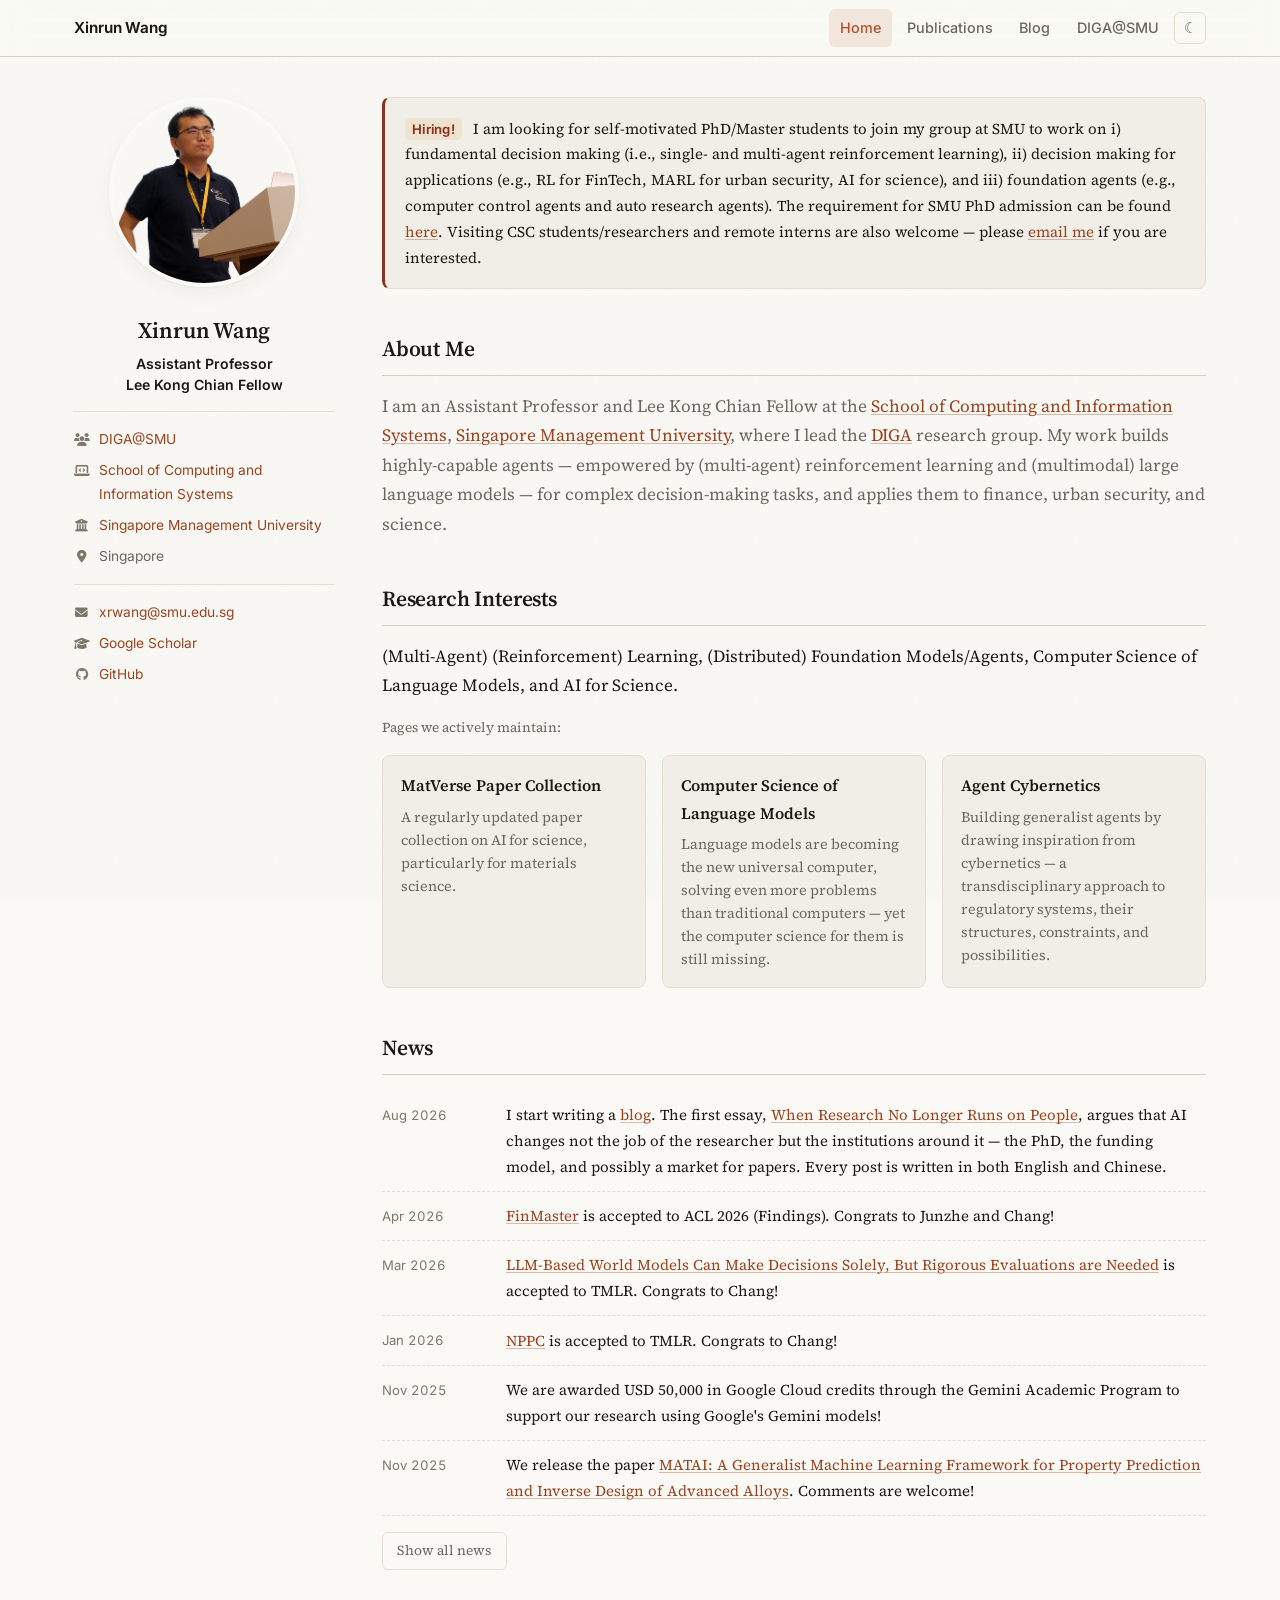
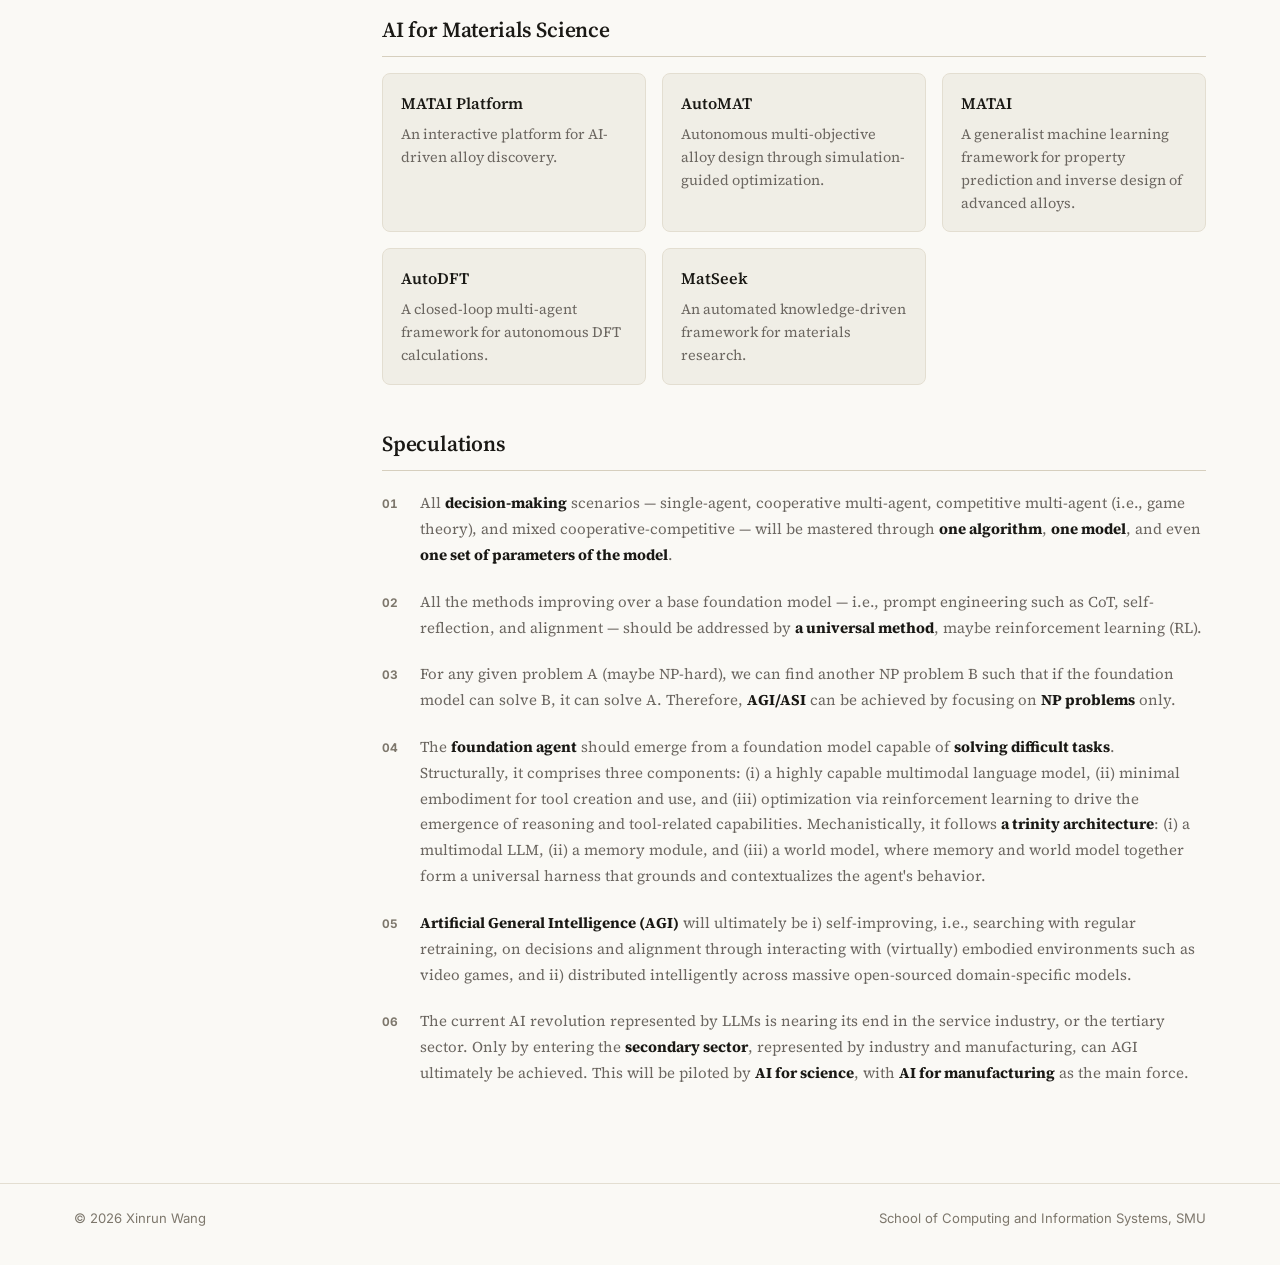
==== index.html @ f6393b20 "Add blog, redesign site in a warm paper palette - New blog: blog.html index plus posts/ with a templ" ====
<!DOCTYPE html>
<html lang="en" data-theme="light" data-lang="en">
<head>
<meta charset="utf-8" />
<meta name="viewport" content="width=device-width, initial-scale=1" />
<title>Xinrun Wang's Homepage</title>
<meta name="description" content="Xinrun Wang — Assistant Professor and Lee Kong Chian Fellow at the School of Computing and Information Systems, Singapore Management University. Multi-agent reinforcement learning, foundation agents, and AI for science." />
<link rel="stylesheet" href="https://cdnjs.cloudflare.com/ajax/libs/font-awesome/6.5.2/css/all.min.css" />
<link rel="preconnect" href="https://fonts.googleapis.com" />
<link rel="preconnect" href="https://fonts.gstatic.com" crossorigin />
<link rel="stylesheet" href="https://fonts.googleapis.com/css2?family=Inter:wght@400;500;600;700&amp;family=Source+Serif+4:ital,opsz,wght@0,8..60,400;0,8..60,600;0,8..60,700;1,8..60,400&amp;display=swap" />
<link rel="stylesheet" href="assets/css/style.css" />
<script src="assets/js/main.js"></script>
</head>
<body>

<div class="masthead">
  <div class="masthead__inner">
    <a class="site-title" href="index.html">Xinrun Wang</a>
    <button class="nav-toggle" id="nav-toggle" aria-label="Toggle navigation">☰</button>
    <ul class="nav-links" id="nav-links">
      <li><a href="index.html" class="is-active">Home</a></li>
      <li><a href="publications.html">Publications</a></li>
      <li><a href="blog.html">Blog</a></li>
      <li><a href="lab.html">DIGA@SMU</a></li>
      <li><button class="theme-toggle" id="theme-toggle" aria-label="Toggle theme"><span id="theme-icon">☾</span></button></li>
    </ul>
  </div>
</div>

<div class="layout">

  <aside class="sidebar">
    <img class="sidebar__avatar" src="picture/xinrun_square.png" alt="Xinrun Wang" />
    <h1 class="sidebar__name">Xinrun Wang</h1>
    <p class="sidebar__bio">
      <strong>Assistant Professor</strong><br />
      <strong>Lee Kong Chian Fellow</strong>
    </p>
    <ul class="sidebar__meta">
      <li><i class="ico fas fa-fw fa-users" aria-hidden="true"></i><span><a href="lab.html">DIGA@SMU</a></span></li>
      <li><i class="ico fas fa-fw fa-laptop-code" aria-hidden="true"></i><span><a href="https://computing.smu.edu.sg/">School of Computing and Information Systems</a></span></li>
      <li><i class="ico fas fa-fw fa-building-columns" aria-hidden="true"></i><span><a href="https://www.smu.edu.sg/">Singapore Management University</a></span></li>
      <li><i class="ico fas fa-fw fa-map-marker-alt" aria-hidden="true"></i><span>Singapore</span></li>
    </ul>
    <ul class="sidebar__links">
      <li><i class="ico fas fa-fw fa-envelope" aria-hidden="true"></i><a href="mailto:xrwang@smu.edu.sg">xrwang@smu.edu.sg</a></li>
      <li><i class="ico fas fa-fw fa-graduation-cap" aria-hidden="true"></i><a href="https://scholar.google.com/citations?user=ROANfPUAAAAJ&amp;hl=en">Google Scholar</a></li>
      <li><i class="ico fab fa-fw fa-github" aria-hidden="true"></i><a href="https://github.com/rainwangphy">GitHub</a></li>
    </ul>
  </aside>

  <main class="content">

    <div class="callout">
      <p>
        <span class="callout__tag">Hiring!</span>
        I am looking for self-motivated PhD/Master students to join my group at SMU to work on
        i) fundamental decision making (i.e., single- and multi-agent reinforcement learning),
        ii) decision making for applications (e.g., RL for FinTech, MARL for urban security, AI for science), and
        iii) foundation agents (e.g., computer control agents and auto research agents).
        The requirement for SMU PhD admission can be found
        <a href="https://computing.smu.edu.sg/phd/admissions-fees-scholarships">here</a>.
        Visiting CSC students/researchers and remote interns are also welcome — please
        <a href="mailto:xrwang@smu.edu.sg">email me</a> if you are interested.
      </p>
    </div>

    <h2 id="about">About Me</h2>
    <p class="lede">
      I am an Assistant Professor and Lee Kong Chian Fellow at the
      <a href="https://computing.smu.edu.sg/">School of Computing and Information Systems</a>,
      <a href="https://www.smu.edu.sg/">Singapore Management University</a>, where I lead the
      <a href="lab.html">DIGA</a> research group. My work builds highly-capable agents —
      empowered by (multi-agent) reinforcement learning and (multimodal) large language models —
      for complex decision-making tasks, and applies them to finance, urban security, and science.
    </p>

    <h2 id="research">Research Interests</h2>
    <p>
      (Multi-Agent) (Reinforcement) Learning, (Distributed) Foundation Models/Agents,
      Computer Science of Language Models, and AI for Science.
    </p>

    <p class="muted small">Pages we actively maintain:</p>
    <div class="card-grid">
      <a class="card" href="https://smu-diga.github.io/matverse_papers/">
        <h3>MatVerse Paper Collection</h3>
        <p>A regularly updated paper collection on AI for science, particularly for materials science.</p>
      </a>
      <a class="card" href="https://smu-diga.github.io/cslm/">
        <h3>Computer Science of Language Models</h3>
        <p>Language models are becoming the new universal computer, solving even more problems than
          traditional computers — yet the computer science for them is still missing.</p>
      </a>
      <a class="card" href="https://arxiv.org/abs/2605.10754">
        <h3>Agent Cybernetics</h3>
        <p>Building generalist agents by drawing inspiration from cybernetics — a transdisciplinary
          approach to regulatory systems, their structures, constraints, and possibilities.</p>
      </a>
    </div>

    <h2 id="news">News</h2>
    <ul class="news news--collapsed" id="news-list">
      <li>
        <span class="date">Aug 2026</span>
        <span>I start writing a <a href="blog.html">blog</a>. The first essay,
          <a href="posts/2026-08-23-when-research-no-longer-runs-on-people.html">When Research No Longer Runs on People</a>,
          argues that AI changes not the job of the researcher but the institutions around it — the PhD, the funding
          model, and possibly a market for papers. Every post is written in both English and Chinese.</span>
      </li>
      <li>
        <span class="date">Apr 2026</span>
        <span><a href="https://arxiv.org/abs/2505.13533">FinMaster</a> is accepted to ACL 2026 (Findings). Congrats to Junzhe and Chang!</span>
      </li>
      <li>
        <span class="date">Mar 2026</span>
        <span><a href="https://openreview.net/forum?id=XmYCERErcD">LLM-Based World Models Can Make Decisions Solely, But Rigorous Evaluations are Needed</a> is accepted to TMLR. Congrats to Chang!</span>
      </li>
      <li>
        <span class="date">Jan 2026</span>
        <span><a href="https://openreview.net/forum?id=Xb6d5lGLb2">NPPC</a> is accepted to TMLR. Congrats to Chang!</span>
      </li>
      <li>
        <span class="date">Nov 2025</span>
        <span>We are awarded USD 50,000 in Google Cloud credits through the Gemini Academic Program to support our research using Google's Gemini models!</span>
      </li>
      <li>
        <span class="date">Nov 2025</span>
        <span>We release the paper <a href="https://arxiv.org/abs/2511.10108">MATAI: A Generalist Machine Learning Framework for Property Prediction and Inverse Design of Advanced Alloys</a>. Comments are welcome!</span>
      </li>
      <li>
        <span class="date">Sep 2025</span>
        <span>We release a paper collection on <a href="https://smu-diga.github.io/matverse_papers/">AI for (materials) science</a> to facilitate the research. It is updated regularly — please contact me for potential collaborations.</span>
      </li>
      <li>
        <span class="date">Jul 2025</span>
        <span>We release the paper <a href="https://arxiv.org/abs/2507.16005">AutoMAT: A Hierarchical Framework for Autonomous Alloy Discovery</a>, our first paper on AI for science. Comments are welcome!</span>
      </li>
      <li>
        <span class="date">May 2025</span>
        <span>We release the paper <a href="https://arxiv.org/abs/2505.13533">FinMaster: A Holistic Benchmark for Mastering Full-Pipeline Financial Workflows with LLMs</a>. Comments are welcome!</span>
      </li>
      <li>
        <span class="date">Apr 2025</span>
        <span>We release the paper <a href="https://arxiv.org/abs/2504.11239">Nondeterministic Polynomial-time Problem Challenge: An Ever-Scaling Reasoning Benchmark for LLMs</a>. Comments are welcome!</span>
      </li>
      <li>
        <span class="date">Nov 2023</span>
        <span>I will join <a href="https://www.smu.edu.sg/">Singapore Management University (SMU)</a> as an Assistant Professor in July, 2024.</span>
      </li>
      <li>
        <span class="date">Mar 2023</span>
        <span>We release our reinforcement learning for FinTech platform <a href="https://github.com/TradeMaster-NTU/TradeMaster">TradeMaster</a>.</span>
      </li>
    </ul>
    <button class="more-btn" data-expands="news-list" data-more="Show all news" data-less="Show less">Show all news</button>

    <h2 id="ai4ms">AI for Materials Science</h2>
    <div class="card-grid">
      <a class="card" href="https://www.matai-sg.org/">
        <h3>MATAI Platform</h3>
        <p>An interactive platform for AI-driven alloy discovery.</p>
      </a>
      <a class="card" href="https://arxiv.org/abs/2507.16005">
        <h3>AutoMAT</h3>
        <p>Autonomous multi-objective alloy design through simulation-guided optimization.</p>
      </a>
      <a class="card" href="https://arxiv.org/abs/2511.10108">
        <h3>MATAI</h3>
        <p>A generalist machine learning framework for property prediction and inverse design of advanced alloys.</p>
      </a>
      <a class="card" href="https://arxiv.org/abs/2605.26179">
        <h3>AutoDFT</h3>
        <p>A closed-loop multi-agent framework for autonomous DFT calculations.</p>
      </a>
      <a class="card" href="https://openreview.net/forum?id=Tc2vIWAfy4">
        <h3>MatSeek</h3>
        <p>An automated knowledge-driven framework for materials research.</p>
      </a>
    </div>

    <h2 id="speculations">Speculations</h2>
    <ol class="speculations">
      <li>
        All <b>decision-making</b> scenarios — single-agent, cooperative multi-agent, competitive
        multi-agent (i.e., game theory), and mixed cooperative-competitive — will be mastered through
        <b>one algorithm</b>, <b>one model</b>, and even <b>one set of parameters of the model</b>.
      </li>
      <li>
        All the methods improving over a base foundation model — i.e., prompt engineering such as CoT,
        self-reflection, and alignment — should be addressed by <b>a universal method</b>, maybe
        reinforcement learning (RL).
      </li>
      <li>
        For any given problem A (maybe NP-hard), we can find another NP problem B such that if the
        foundation model can solve B, it can solve A. Therefore, <b>AGI/ASI</b> can be achieved by
        focusing on <b>NP problems</b> only.
      </li>
      <li>
        The <b>foundation agent</b> should emerge from a foundation model capable of <b>solving
        difficult tasks</b>. Structurally, it comprises three components: (i) a highly capable
        multimodal language model, (ii) minimal embodiment for tool creation and use, and
        (iii) optimization via reinforcement learning to drive the emergence of reasoning and
        tool-related capabilities. Mechanistically, it follows <b>a trinity architecture</b>:
        (i) a multimodal LLM, (ii) a memory module, and (iii) a world model, where memory and world
        model together form a universal harness that grounds and contextualizes the agent's behavior.
      </li>
      <li>
        <b>Artificial General Intelligence (AGI)</b> will ultimately be i) self-improving, i.e.,
        searching with regular retraining, on decisions and alignment through interacting with
        (virtually) embodied environments such as video games, and ii) distributed intelligently
        across massive open-sourced domain-specific models.
      </li>
      <li>
        The current AI revolution represented by LLMs is nearing its end in the service industry, or
        the tertiary sector. Only by entering the <b>secondary sector</b>, represented by industry and
        manufacturing, can AGI ultimately be achieved. This will be piloted by <b>AI for science</b>,
        with <b>AI for manufacturing</b> as the main force.
      </li>
    </ol>

  </main>
</div>

<footer class="site-footer">
  <div class="site-footer__inner">
    <span>&copy; 2026 Xinrun Wang</span>
    <span>School of Computing and Information Systems, SMU</span>
  </div>
</footer>

</body>
</html>
---- assets/css/style.css ----
/* ==========================================================================
   Xinrun Wang — personal site
   Academic layout: masthead nav + sticky author sidebar + content column
   ========================================================================== */

:root {
  /* paper */
  --bg: #faf9f5;            /* off-white page */
  --bg-soft: #f0eee6;       /* ivory panel */
  --bg-sidebar: #faf9f5;
  --text: #1a1915;
  --text-muted: #6b6660;
  --text-faint: #7d776c;
  --border: #e3ded1;
  --border-strong: #d6cfbe;
  /* clay */
  --link: #9c4221;
  --link-hover: #7a3318;
  --accent: #b3542f;
  --accent-soft: #f2e5db;
  --highlight: #8a3324;
  --highlight-soft: #efe2ce;   /* manilla */
  --grain: .05;
  --shadow: 0 1px 2px rgba(60, 47, 33, .06), 0 6px 20px rgba(60, 47, 33, .05);
  --radius: 8px;
  --sans: "Inter", -apple-system, BlinkMacSystemFont, "Segoe UI", "Helvetica Neue",
          "PingFang SC", "Hiragino Sans GB", "Microsoft YaHei", Arial, sans-serif;
  --mono: ui-monospace, SFMono-Regular, "SF Mono", Menlo, Consolas, monospace;
  --serif: "Source Serif 4", "Iowan Old Style", "Palatino Linotype", Palatino,
           Georgia, "Songti SC", "Noto Serif CJK SC", "Source Han Serif SC", serif;
}

html[data-theme="dark"] {
  --bg: #1f1e1c;
  --bg-soft: #282623;
  --bg-sidebar: #282623;
  --text: #ece9e0;
  --text-muted: #a8a299;
  --text-faint: #8a8479;
  --border: #3a3733;
  --border-strong: #4a4640;
  --link: #e08d6a;
  --link-hover: #efb094;
  --accent: #d97757;
  --accent-soft: #3a2a22;
  --highlight: #e5876a;
  --highlight-soft: #3a2520;
  --grain: .045;
  --shadow: 0 1px 2px rgba(0, 0, 0, .35), 0 6px 20px rgba(0, 0, 0, .28);
}

* { box-sizing: border-box; }

html {
  -webkit-text-size-adjust: 100%;
  scroll-behavior: smooth;
  scroll-padding-top: 70px;
}

body {
  margin: 0;
  font-family: var(--serif);
  font-size: 17px;
  line-height: 1.72;
  color: var(--text);
  background: var(--bg);
  -webkit-font-smoothing: antialiased;
  text-rendering: optimizeLegibility;
}

/* Faint paper grain over the page background. */
body::before {
  content: "";
  position: fixed;
  inset: 0;
  z-index: -1;
  pointer-events: none;
  opacity: var(--grain);
  background-image: url("data:image/svg+xml,%3Csvg xmlns='http://www.w3.org/2000/svg' width='160' height='160'%3E%3Cfilter id='n'%3E%3CfeTurbulence type='fractalNoise' baseFrequency='.8' numOctaves='3' stitchTiles='stitch'/%3E%3C/filter%3E%3Crect width='100%25' height='100%25' filter='url(%23n)'/%3E%3C/svg%3E");
}
@media (prefers-reduced-motion: no-preference) { body::before { will-change: auto; } }

a { color: var(--link); text-decoration: none; }
a:hover { color: var(--link-hover); text-decoration: underline; }

.lede a, .content p a, .content li a, .callout a, .post-body a {
  text-decoration: underline;
  text-decoration-thickness: 1px;
  text-underline-offset: 2px;
  text-decoration-color: color-mix(in srgb, var(--link) 35%, transparent);
}
.lede a:hover, .content p a:hover, .content li a:hover,
.callout a:hover, .post-body a:hover { text-decoration-color: currentColor; }

.content a.card, .content li a.card,
.content a.pub-title, .content li a.pub-title,
.content a.post-title, .content li a.post-title,
.content a.post-title-zh, .content li a.post-title-zh,
.content a.tag, .content li a.tag,
.content .year-nav a, .content .year-nav li a,
.content .post-nav a { text-decoration: none; }

img { max-width: 100%; height: auto; }

hr {
  border: 0;
  border-top: 1px solid var(--border);
  margin: 2.2rem 0;
}

/* --------------------------------------------------------------- masthead */

.masthead {
  position: sticky;
  top: 0;
  z-index: 100;
  background: color-mix(in srgb, var(--bg) 85%, transparent);
  backdrop-filter: saturate(150%) blur(12px);
  border-bottom: 1px solid var(--border-strong);
}

.masthead__inner {
  max-width: 1180px;
  margin: 0 auto;
  padding: 0 1.5rem;
  display: flex;
  align-items: center;
  justify-content: space-between;
  gap: 1rem;
  min-height: 56px;
}

.site-title {
  font-family: var(--sans);
  font-weight: 650;
  font-size: .95rem;
  letter-spacing: -.005em;
  color: var(--text);
  white-space: nowrap;
}
.site-title:hover { color: var(--accent); text-decoration: none; }

.nav-links {
  list-style: none;
  display: flex;
  align-items: center;
  gap: .25rem;
  margin: 0;
  padding: 0;
}

.nav-links a {
  display: block;
  font-family: var(--sans);
  padding: .4rem .7rem;
  border-radius: 6px;
  font-size: .9rem;
  font-weight: 500;
  color: var(--text-muted);
}
.nav-links a:hover { background: var(--bg-soft); color: var(--text); text-decoration: none; }
.nav-links a.is-active { color: var(--accent); background: var(--accent-soft); }

.theme-toggle {
  border: 1px solid var(--border);
  background: transparent;
  color: var(--text-muted);
  border-radius: 6px;
  width: 32px;
  height: 32px;
  font-size: .95rem;
  cursor: pointer;
  line-height: 1;
  display: inline-flex;
  align-items: center;
  justify-content: center;
}
.theme-toggle:hover { color: var(--text); border-color: var(--text-faint); }

.nav-toggle {
  display: none;
  border: 1px solid var(--border);
  background: transparent;
  color: var(--text);
  border-radius: 6px;
  width: 34px;
  height: 32px;
  cursor: pointer;
  font-size: 1rem;
  line-height: 1;
}

/* -------------------------------------------------------- language switch */

/* Only bilingual pages hide anything, so a page with no translation is safe. */
html[data-lang="en"][data-bilingual] [lang="zh"],
html[data-lang="zh"][data-bilingual] [lang="en"] { display: none !important; }

.lang-switch {
  display: none;
  justify-content: flex-end;
  gap: 2px;
  margin: 0 0 1.6rem;
  padding: 3px;
  align-self: flex-end;
}
html[data-bilingual] .lang-switch {
  display: inline-flex;
  float: right;
  border: 1px solid var(--border);
  border-radius: 999px;
  background: var(--bg-soft);
}
.lang-switch button {
  appearance: none;
  border: 0;
  background: transparent;
  font-family: var(--sans);
  font-size: .76rem;
  font-weight: 600;
  letter-spacing: .04em;
  color: var(--text-muted);
  padding: .32rem .85rem;
  border-radius: 999px;
  cursor: pointer;
  line-height: 1.4;
  transition: background .18s ease, color .18s ease;
}
.lang-switch button:hover { color: var(--text); }
.lang-switch button[aria-pressed="true"] {
  background: var(--accent);
  color: var(--bg);
}
html[data-theme="dark"] .lang-switch button[aria-pressed="true"] { color: #1f1e1c; }
.lang-switch button:focus-visible { outline: 2px solid var(--accent); outline-offset: 2px; }

/* the switch floats; keep what follows on its own line */
.lang-switch + h1, .lang-switch + article { clear: both; }


/* ------------------------------------------------------------------ layout */

.layout {
  max-width: 1180px;
  margin: 0 auto;
  padding: 2.5rem 1.5rem 3rem;
  display: grid;
  grid-template-columns: 260px minmax(0, 1fr);
  gap: 3rem;
  align-items: start;
}

.layout--wide { grid-template-columns: minmax(0, 1fr); }
.layout--reading { grid-template-columns: minmax(0, 1fr); max-width: 820px; }

/* ----------------------------------------------------------------- sidebar */

.sidebar {
  position: sticky;
  top: 84px;
  text-align: center;
}

.sidebar__avatar {
  width: 190px;
  height: 190px;
  object-fit: cover;
  border-radius: 50%;
  border: 4px solid var(--bg);
  box-shadow: var(--shadow);
  margin-bottom: 1rem;
}

.sidebar__name {
  font-family: var(--serif);
  margin: 0 0 .15rem;
  font-size: 1.4rem;
  font-weight: 600;
  letter-spacing: -.01em;
}

.sidebar__bio {
  font-family: var(--sans);
  margin: 0 0 1rem;
  font-size: .88rem;
  color: var(--text-muted);
  line-height: 1.5;
}
.sidebar__bio strong { color: var(--text); font-weight: 600; }

.sidebar__meta {
  font-family: var(--sans);
  list-style: none;
  margin: 0 0 1rem;
  padding: 1rem 0 0;
  border-top: 1px solid var(--border);
  text-align: left;
  font-size: .86rem;
  color: var(--text-muted);
}
.sidebar__meta li { margin-bottom: .45rem; display: flex; gap: .55rem; align-items: baseline; }
.sidebar__meta .ico { flex: none; text-align: center; color: var(--text-faint); font-size: .92em; }

.sidebar__links {
  font-family: var(--sans);
  list-style: none;
  margin: 0;
  padding: 1rem 0 0;
  border-top: 1px solid var(--border);
  text-align: left;
  font-size: .86rem;
}
.sidebar__links li { margin-bottom: .45rem; display: flex; gap: .55rem; align-items: baseline; }
.sidebar__links .ico { flex: none; text-align: center; color: var(--text-faint); font-size: .92em; }

/* ----------------------------------------------------------------- content */

.content { min-width: 0; }

.content h1 {
  font-family: var(--serif);
  font-size: 2.05rem;
  font-weight: 600;
  letter-spacing: -.012em;
  line-height: 1.25;
  margin: 0 0 .4rem;
}

.content h2 {
  font-family: var(--serif);
  font-size: 1.34rem;
  font-weight: 600;
  letter-spacing: -.008em;
  margin: 2.6rem 0 1rem;
  padding-bottom: .45rem;
  border-bottom: 1px solid var(--border-strong);
}
.content h2:first-child { margin-top: 0; }

.content h3 {
  font-family: var(--serif);
  font-size: 1.08rem;
  font-weight: 600;
  margin: 1.8rem 0 .6rem;
}

.content p { margin: 0 0 1rem; }

.lede {
  font-size: 1.08rem;
  line-height: 1.7;
  color: var(--text-muted);
}

.muted { color: var(--text-muted); }
.small { font-size: .85rem; }

/* ------------------------------------------------------------------- cards */

.callout {
  border: 1px solid var(--border);
  border-left: 3px solid var(--highlight);
  background: var(--bg-soft);
  border-radius: var(--radius);
  padding: 1.1rem 1.25rem;
  margin: 0 0 1.6rem;
  font-size: .94rem;
}
.callout__tag {
  display: inline-block;
  font-family: var(--sans);
  font-weight: 650;
  color: var(--highlight);
  background: var(--highlight-soft);
  border-radius: 5px;
  padding: 0 .45rem;
  margin-right: .4rem;
  font-size: .82rem;
  letter-spacing: .02em;
}
.callout p:last-child { margin-bottom: 0; }

.card-grid {
  display: grid;
  grid-template-columns: repeat(auto-fit, minmax(240px, 1fr));
  gap: 1rem;
  margin-bottom: 1rem;
}

.card {
  border: 1px solid var(--border);
  border-radius: var(--radius);
  background: var(--bg-soft);
  padding: 1rem 1.1rem;
}
.card h3 { margin: 0 0 .35rem; font-size: 1rem; font-weight: 600; }
.card p { margin: 0; font-size: .9rem; color: var(--text-muted); line-height: 1.6; }

a.card { color: inherit; display: block; transition: border-color .15s, transform .15s; }
a.card:hover {
  text-decoration: none;
  border-color: var(--accent);
  background: var(--accent-soft);
  transform: translateY(-1px);
}
a.card:hover h3 { color: var(--accent); }

/* -------------------------------------------------------------------- news */

.news {
  list-style: none;
  margin: 0;
  padding: 0;
}
.news > li {
  display: grid;
  grid-template-columns: 108px minmax(0, 1fr);
  gap: 1rem;
  padding: .7rem 0;
  border-bottom: 1px dashed var(--border);
  font-size: .94rem;
}
.news > li:last-child { border-bottom: 0; }
.news .date {
  font-family: var(--sans);
  color: var(--text-faint);
  font-size: .82rem;
  font-variant-numeric: tabular-nums;
  padding-top: .12rem;
  white-space: nowrap;
}

.news--collapsed > li:nth-child(n + 7) { display: none; }
.news--collapsed.is-open > li { display: grid; }

.more-btn {
  font-family: var(--sans);
  margin-top: 1rem;
  border: 1px solid var(--border);
  background: transparent;
  color: var(--text-muted);
  border-radius: 6px;
  padding: .4rem .9rem;
  font: inherit;
  font-size: .86rem;
  cursor: pointer;
}
.more-btn:hover { color: var(--text); border-color: var(--text-faint); }

/* ------------------------------------------------------------ publications */

.pub-note {
  font-size: .86rem;
  color: var(--text-muted);
  margin-bottom: 1.4rem;
}

.pubs { list-style: none; margin: 0; padding: 0; }

.pubs > li {
  position: relative;
  padding: .85rem 0 .85rem 1.6rem;
  border-bottom: 1px solid var(--border);
}
.pubs > li:last-child { border-bottom: 0; }
.pubs > li::before {
  content: "";
  position: absolute;
  left: .3rem;
  top: 1.5rem;
  width: 5px;
  height: 5px;
  border-radius: 50%;
  background: var(--border);
}
.pubs > li:hover::before { background: var(--accent); }

.pub-title {
  display: block;
  font-weight: 600;
  font-size: 1.02rem;
  line-height: 1.45;
  color: var(--text);
  margin-bottom: .25rem;
}
a.pub-title:hover { color: var(--accent); text-decoration: none; }

.pub-authors {
  display: block;
  font-size: .9rem;
  color: var(--text-muted);
  line-height: 1.5;
}
.pub-authors b { color: var(--text); }

.pub-venue {
  display: block;
  font-size: .85rem;
  color: var(--text-faint);
  font-style: italic;
  margin-top: .15rem;
}

.badge {
  display: inline-block;
  font-family: var(--sans);
  margin-top: .35rem;
  font-size: .76rem;
  font-weight: 700;
  letter-spacing: .02em;
  color: var(--highlight);
  background: var(--highlight-soft);
  border-radius: 5px;
  padding: .05rem .45rem;
}
.badge--neutral { color: var(--accent); background: var(--accent-soft); }

.pub-remark {
  display: block;
  margin-top: .3rem;
  font-size: .82rem;
  color: var(--text-faint);
}
.pub-remark b { color: var(--text-muted); }

.year-head {
  display: flex;
  align-items: center;
  gap: .8rem;
  margin: 2.4rem 0 .4rem;
  font-family: var(--sans);
  font-size: 1.02rem;
  font-weight: 600;
  letter-spacing: .06em;
  color: var(--text-muted);
  font-variant-numeric: tabular-nums;
}
.year-head::after {
  content: "";
  flex: 1;
  height: 1px;
  background: var(--border);
}
.year-head:first-child { margin-top: 0; }

.year-nav {
  display: flex;
  flex-wrap: wrap;
  gap: .4rem;
  margin: 0 0 2rem;
  padding: 0;
  list-style: none;
}
.year-nav a {
  display: block;
  font-family: var(--sans);
  padding: .2rem .6rem;
  font-size: .84rem;
  font-variant-numeric: tabular-nums;
  border: 1px solid var(--border);
  border-radius: 999px;
  color: var(--text-muted);
}
.year-nav a:hover { border-color: var(--accent); color: var(--accent); text-decoration: none; }

/* ------------------------------------------------------------------ people */

.lab-hero {
  display: flex;
  align-items: center;
  gap: 1.5rem;
  border: 1px solid var(--border);
  border-radius: var(--radius);
  background: var(--bg-soft);
  padding: 1.4rem 1.5rem;
  margin-bottom: 2rem;
}
.lab-hero img { width: 120px; flex: none; }
.lab-hero h1 { margin: 0 0 .3rem; font-size: 1.5rem; }
.lab-hero p { margin: 0; font-size: .93rem; color: var(--text-muted); }

.people {
  display: grid;
  grid-template-columns: repeat(auto-fill, minmax(230px, 1fr));
  gap: 1rem;
  list-style: none;
  margin: 0 0 1rem;
  padding: 0;
}
.person {
  border: 1px solid var(--border);
  border-radius: var(--radius);
  padding: .9rem 1rem;
  background: var(--bg-soft);
}
.person__name { font-weight: 650; font-size: .96rem; }
.person__role { font-family: var(--sans); font-size: .84rem; color: var(--text-muted); margin-top: .15rem; }
.person__when { font-family: var(--sans); font-size: .8rem; color: var(--text-faint); font-variant-numeric: tabular-nums; }

.plain-list { list-style: none; margin: 0 0 1rem; padding: 0; }
.plain-list > li {
  padding: .55rem 0;
  border-bottom: 1px dashed var(--border);
  font-size: .93rem;
}
.plain-list > li:last-child { border-bottom: 0; }

.speculations { counter-reset: spec; list-style: none; margin: 0; padding: 0; }
.speculations > li {
  counter-increment: spec;
  position: relative;
  padding: .2rem 0 1.1rem 2.4rem;
  font-size: .94rem;
  color: var(--text-muted);
}
.speculations > li::before {
  content: counter(spec, decimal-leading-zero);
  position: absolute;
  left: 0;
  top: .45rem;
  font-family: var(--sans);
  font-size: .74rem;
  font-weight: 700;
  color: var(--text-faint);
  font-variant-numeric: tabular-nums;
}
.speculations b { color: var(--text); }

/* -------------------------------------------------------------------- blog */

.post-list { list-style: none; margin: 0; padding: 0; }

.post-list > li {
  padding: 1.1rem 0;
  border-bottom: 1px solid var(--border);
}
.post-list > li:last-child { border-bottom: 0; }

.post-list .date {
  display: block;
  font-family: var(--sans);
  font-size: .8rem;
  color: var(--text-faint);
  font-variant-numeric: tabular-nums;
  margin-bottom: .2rem;
}

.post-list .post-title {
  display: block;
  font-weight: 600;
  font-size: 1.14rem;
  line-height: 1.45;
  color: var(--text);
}
a.post-title:hover { color: var(--accent); text-decoration: none; }

.post-list .post-title-zh {
  display: block;
  margin-top: .1rem;
  font-size: .98rem;
  font-weight: 600;
  line-height: 1.5;
  color: var(--text-muted);
}
a.post-title-zh:hover { color: var(--accent); text-decoration: none; }

.post-list .post-excerpt {
  display: block;
  margin-top: .3rem;
  font-size: .9rem;
  color: var(--text-muted);
  line-height: 1.6;
}

.tags { display: flex; flex-wrap: wrap; gap: .35rem; margin: .5rem 0 0; padding: 0; list-style: none; }
.tag {
  display: inline-block;
  font-family: var(--sans);
  font-size: .75rem;
  letter-spacing: .02em;
  color: var(--text-muted);
  background: var(--bg-soft);
  border: 1px solid var(--border);
  border-radius: 999px;
  padding: .05rem .55rem;
}
a.tag:hover { border-color: var(--accent); color: var(--accent); text-decoration: none; }

/* single post */

.post-header { margin-bottom: 1.8rem; }
.post-header .date {
  font-family: var(--sans); font-size: .84rem; color: var(--text-faint); font-variant-numeric: tabular-nums; }
.post-header h1 { margin: .25rem 0 .5rem; }

.post-body { font-size: 1.06rem; line-height: 1.78; }
.post-body h2 {
  font-size: 1.28rem;
  margin: 2.2rem 0 .8rem;
  padding-bottom: 0;
  border-bottom: 0;
}
.post-body h3 { font-size: 1rem; margin: 1.6rem 0 .5rem; }
.post-body ul, .post-body ol { padding-left: 1.3rem; margin: 0 0 1rem; }
.post-body li { margin-bottom: .35rem; }
.post-body img { border-radius: var(--radius); border: 1px solid var(--border); }

.post-body blockquote {
  margin: 1.2rem 0;
  padding: .1rem 1.1rem;
  border-left: 3px solid var(--border);
  color: var(--text-muted);
}

.post-body code {
  font-family: ui-monospace, SFMono-Regular, "SF Mono", Menlo, Consolas, monospace;
  font-size: .88em;
  background: var(--bg-soft);
  border: 1px solid var(--border);
  border-radius: 5px;
  padding: .05em .3em;
}
.post-body pre {
  background: var(--bg-soft);
  border: 1px solid var(--border);
  border-radius: var(--radius);
  padding: .9rem 1.1rem;
  overflow-x: auto;
  font-size: .86rem;
  line-height: 1.6;
}
.post-body pre code { background: none; border: 0; padding: 0; font-size: inherit; }

.post-body table {
  width: 100%;
  border-collapse: collapse;
  font-size: .9rem;
  margin: 0 0 1rem;
}
.post-body th, .post-body td {
  border: 1px solid var(--border);
  padding: .45rem .7rem;
  text-align: left;
}
.post-body th { background: var(--bg-soft); font-weight: 650; }

.post-nav {
  font-family: var(--sans);
  display: flex;
  justify-content: space-between;
  gap: 1rem;
  margin-top: 2.6rem;
  padding-top: 1.2rem;
  border-top: 1px solid var(--border);
  font-size: .88rem;
}

/* ------------------------------------------------------------------ essay */

.post-eyebrow {
  display: flex;
  align-items: center;
  gap: .9rem;
  margin: 0 0 1.1rem;
  font-family: var(--sans);
  font-size: .72rem;
  font-weight: 600;
  letter-spacing: .16em;
  text-transform: uppercase;
  color: var(--accent);
}
.post-eyebrow::after { content: ""; flex: 1; height: 1px; background: var(--border-strong); }
html[data-lang="zh"] .post-eyebrow { letter-spacing: .1em; text-transform: none; }

.post-subtitle {
  margin: .7rem 0 0;
  font-size: 1.16rem;
  font-style: italic;
  line-height: 1.55;
  color: var(--text-muted);
  max-width: 34rem;
}
html[data-lang="zh"] .post-subtitle { font-style: normal; }

.post-header .tags { margin-top: 1rem; }

/* opening paragraph with a drop cap */
.post-body .lede {
  font-size: 1.06rem;
  color: var(--text);
}
.post-body .lede::first-letter {
  float: left;
  font-size: 3.3em;
  line-height: .82;
  padding: .06em .12em 0 0;
  font-weight: 600;
  color: var(--accent);
}
html[data-lang="zh"] .post-body .lede::first-letter {
  font-size: 2.4em;
  line-height: 1;
  padding-right: .14em;
}

/* numbered section headings */
.post-body h2 {
  display: grid;
  grid-template-columns: auto minmax(0, 1fr);
  gap: .9rem;
  align-items: baseline;
  margin: 3rem 0 1.1rem;
}
.post-body h2 .no {
  font-family: var(--sans);
  font-size: .82rem;
  font-weight: 700;
  letter-spacing: .1em;
  color: var(--accent);
  transform: translateY(-.12em);
}
html[data-lang="zh"] .post-body h2 .no {
  font-family: var(--serif);
  font-size: 1rem;
  letter-spacing: 0;
}

/* the claim being made */
.claim {
  margin: 1.8rem 0;
  padding: 1.1rem 1.3rem;
  background: var(--accent-soft);
  border-left: 3px solid var(--accent);
  border-radius: 0 var(--radius) var(--radius) 0;
  font-size: 1.04rem;
  line-height: 1.6;
}
.claim p { margin: 0; }
.claim p + p { margin-top: .7rem; }
.claim strong { color: var(--accent); font-weight: 600; }
html[data-theme="dark"] .claim strong { color: var(--link-hover); }

/* schematic equations */
.eq {
  font-family: var(--mono);
  font-size: .88rem;
  line-height: 1.7;
  background: var(--bg-soft);
  border: 1px solid var(--border);
  border-radius: var(--radius);
  padding: .9rem 1.2rem;
  margin: 1.5rem 0;
}
.eq .arr { color: var(--accent); }

/* rhetorical questions set apart from the argument */
.aside-q {
  font-style: italic;
  color: var(--text-muted);
  padding-left: 1.1rem;
  border-left: 2px solid var(--border-strong);
}
html[data-lang="zh"] .aside-q { font-style: normal; }

/* the argument condensed into a causal chain */
.chain-wrap {
  margin: 2.6rem 0 2rem;
  padding: 1.3rem 1.5rem;
  background: var(--bg-soft);
  border: 1px solid var(--border);
  border-radius: var(--radius);
}
.chain-title {
  margin: 0 0 .9rem !important;
  font-family: var(--sans);
  font-size: .72rem;
  font-weight: 600;
  letter-spacing: .14em;
  text-transform: uppercase;
  color: var(--text-faint);
}
html[data-lang="zh"] .chain-title { letter-spacing: .1em; text-transform: none; }

.chain {
  counter-reset: chain;
  list-style: none;
  margin: 0 !important;
  padding: 0 !important;
}
.chain > li {
  counter-increment: chain;
  position: relative;
  padding: .3rem 0 .3rem 2.2rem;
  font-size: .96rem;
  line-height: 1.6;
  color: var(--text-muted);
}
.chain > li::before {
  content: counter(chain, decimal-leading-zero);
  position: absolute;
  left: 0;
  top: .42rem;
  font-family: var(--sans);
  font-size: .7rem;
  font-weight: 600;
  color: var(--accent);
  font-variant-numeric: tabular-nums;
}

/* authorship / AI-collaboration disclosure */
.disclosure {
  margin-top: 2.2rem;
  padding: .9rem 1.1rem;
  border: 1px dashed var(--border-strong);
  border-radius: var(--radius);
  font-size: .88rem;
  line-height: 1.65;
  color: var(--text-faint);
}
.disclosure p { margin: 0; }
.disclosure b {
  font-family: var(--sans);
  font-size: .72rem;
  font-weight: 600;
  letter-spacing: .1em;
  text-transform: uppercase;
  color: var(--text-muted);
  margin-right: .5rem;
}
html[data-lang="zh"] .disclosure b { letter-spacing: .06em; text-transform: none; }

/* closing note */
.coda {
  margin-top: 2.4rem;
  padding-top: 1.4rem;
  border-top: 1px solid var(--border-strong);
  color: var(--text-muted);
}
.coda p:last-child { margin-bottom: 0; }

/* ------------------------------------------------------------------ footer */

.site-footer {
  border-top: 1px solid var(--border);
  margin-top: 2rem;
}
.site-footer__inner {
  font-family: var(--sans);
  max-width: 1180px;
  margin: 0 auto;
  padding: 1.4rem 1.5rem 2.2rem;
  font-size: .82rem;
  color: var(--text-faint);
  display: flex;
  flex-wrap: wrap;
  gap: .8rem;
  justify-content: space-between;
}

/* ------------------------------------------------------------- responsive */

@media (max-width: 900px) {
  .layout {
    grid-template-columns: minmax(0, 1fr);
    gap: 2rem;
    padding-top: 2rem;
  }
  .sidebar {
    position: static;
    display: grid;
    grid-template-columns: 150px minmax(0, 1fr);
    gap: 1.4rem;
    text-align: left;
    align-items: center;
    padding-bottom: 1.6rem;
    border-bottom: 1px solid var(--border);
  }
  .sidebar__avatar { width: 150px; height: 150px; margin: 0; }
  .sidebar__meta, .sidebar__links { border-top: 0; padding-top: 0; margin-bottom: .6rem; }
  .sidebar__links { display: flex; flex-wrap: wrap; gap: .3rem 1rem; }
  .sidebar__links li { margin-bottom: 0; }
}

@media (max-width: 680px) {
  body { font-size: 16.5px; }
  .nav-toggle { display: inline-flex; align-items: center; justify-content: center; }
  .masthead__inner { flex-wrap: wrap; padding: .5rem 1.1rem; }
  .nav-links {
    order: 3;
    flex-basis: 100%;
    flex-direction: column;
    align-items: stretch;
    gap: 0;
    display: none;
    padding-bottom: .5rem;
  }
  .nav-links.is-open { display: flex; }
  .nav-links a { padding: .55rem .6rem; }
  .layout { padding: 1.6rem 1.1rem 2rem; }
  .sidebar { grid-template-columns: minmax(0, 1fr); justify-items: start; }
  .sidebar__avatar { width: 130px; height: 130px; }
  .news > li { grid-template-columns: minmax(0, 1fr); gap: .15rem; }
  .lab-hero { flex-direction: column; align-items: flex-start; text-align: left; }
  .content h1 { font-size: 1.55rem; }
}
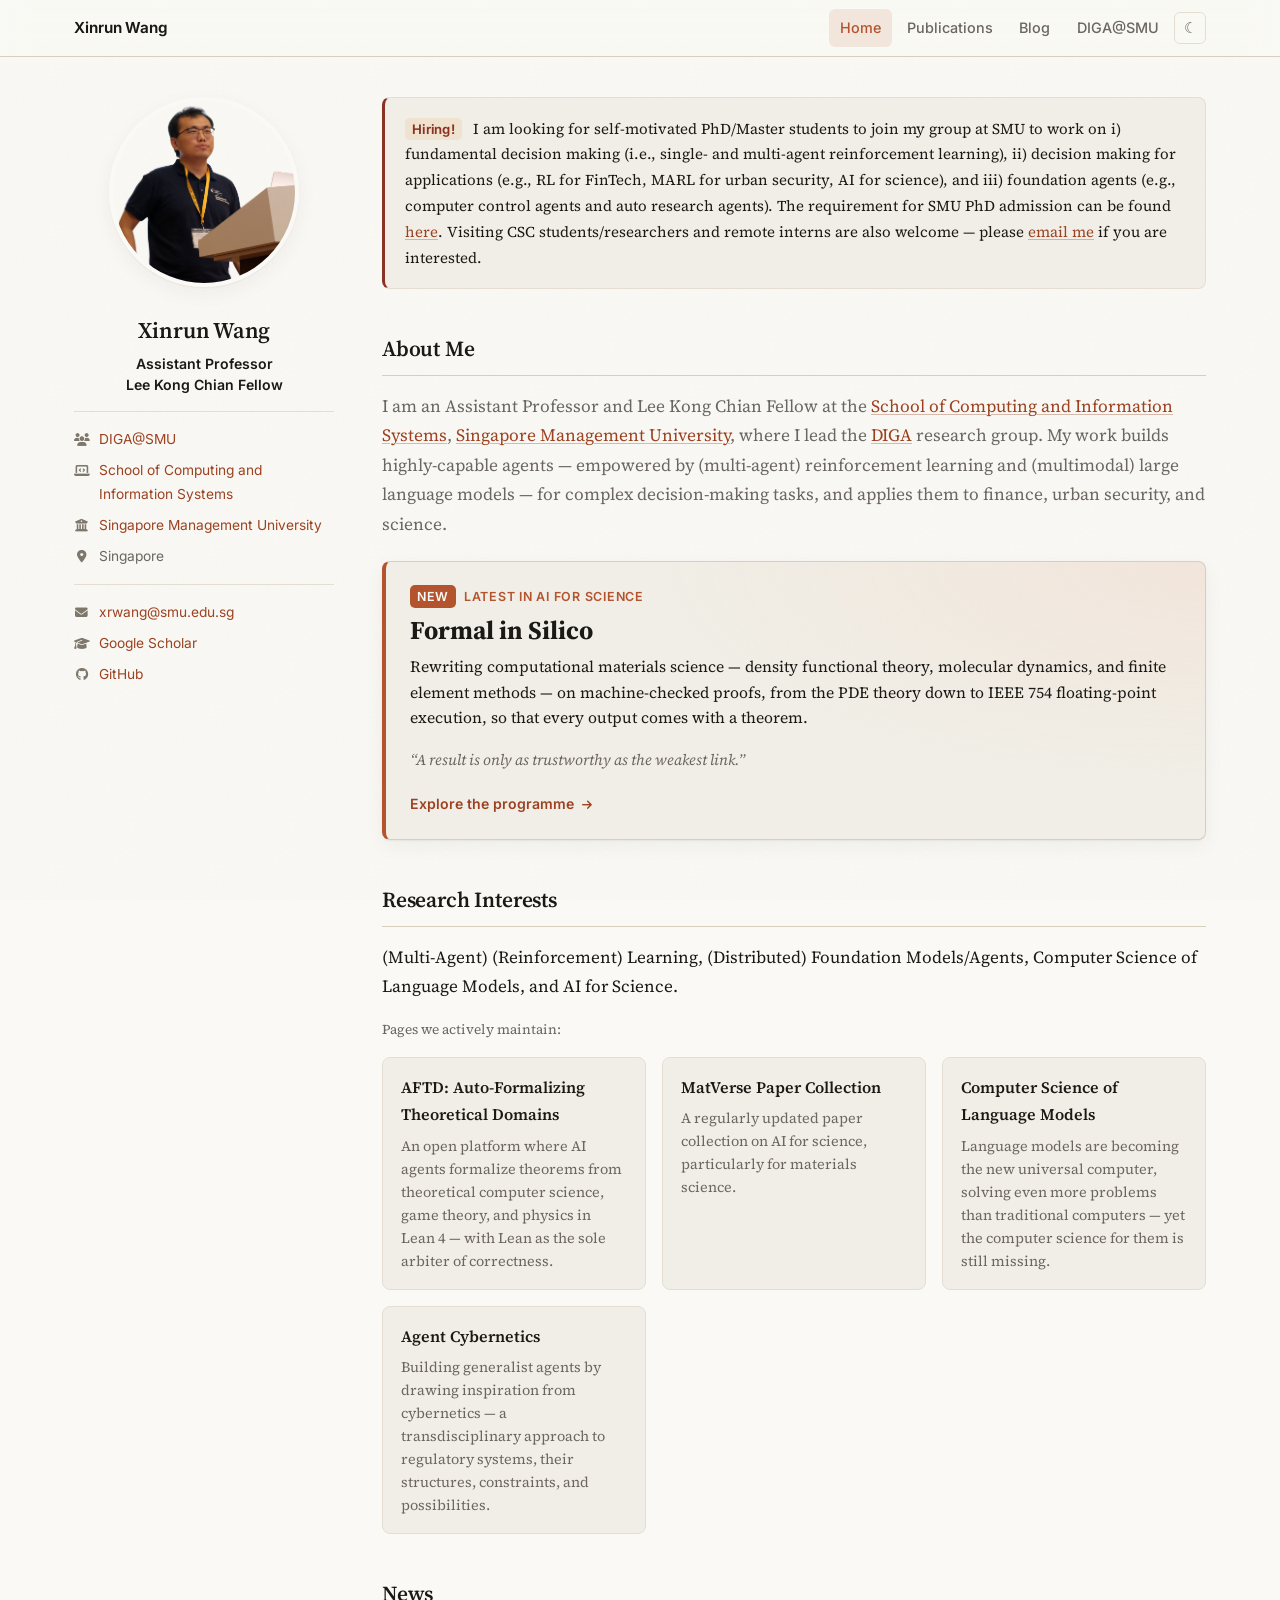
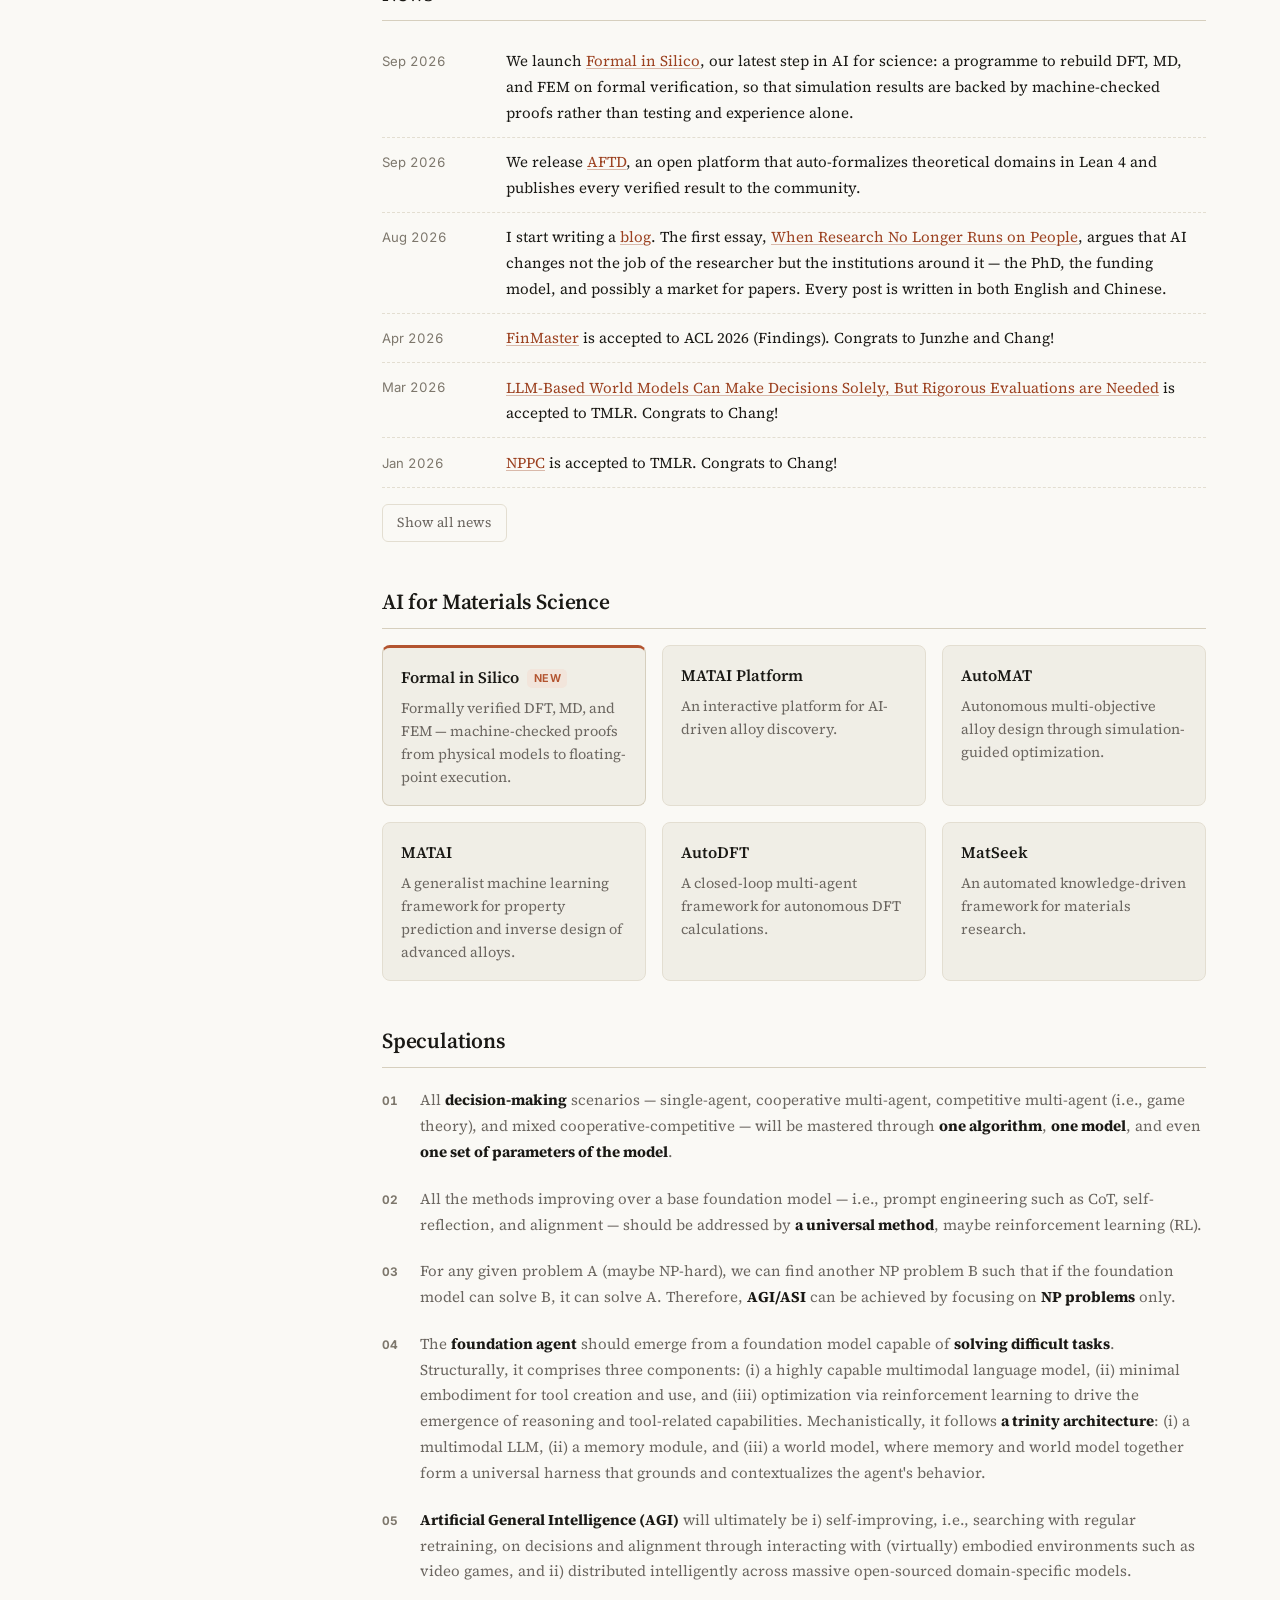
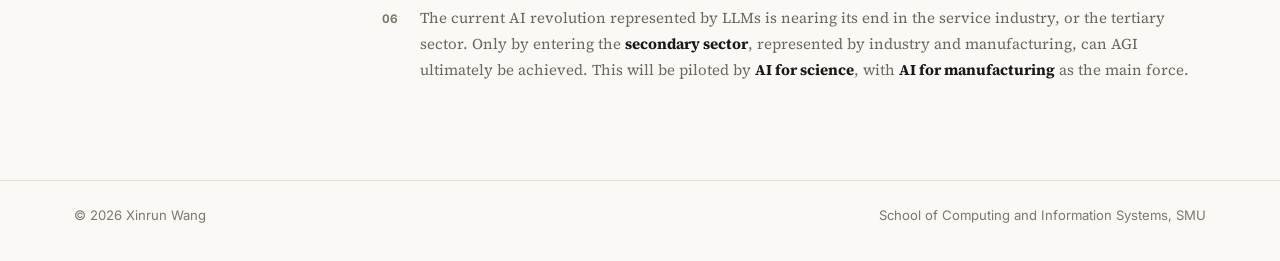
==== commit d935090b: "Feature Formal in Silico and add AFTD to the home page - Highlight Formal in Silico as the latest AI" ====
--- a/index.html
+++ b/index.html
@@ -9,8 +9,8 @@
 <link rel="preconnect" href="https://fonts.googleapis.com" />
 <link rel="preconnect" href="https://fonts.gstatic.com" crossorigin />
 <link rel="stylesheet" href="https://fonts.googleapis.com/css2?family=Inter:wght@400;500;600;700&amp;family=Source+Serif+4:ital,opsz,wght@0,8..60,400;0,8..60,600;0,8..60,700;1,8..60,400&amp;display=swap" />
-<link rel="stylesheet" href="assets/css/style.css" />
-<script src="assets/js/main.js"></script>
+<link rel="stylesheet" href="assets/css/style.css?v=20261001" />
+<script src="assets/js/main.js?v=20261001"></script>
 </head>
 <body>
 
@@ -76,6 +76,18 @@
       for complex decision-making tasks, and applies them to finance, urban security, and science.
     </p>
 
+    <a class="feature" href="https://smu-diga.github.io/formal-in-silico-programme/">
+      <span class="feature__eyebrow"><span class="feature__badge">New</span>Latest in AI for Science</span>
+      <h3 class="feature__title">Formal in Silico</h3>
+      <p class="feature__lede">
+        Rewriting computational materials science — density functional theory, molecular dynamics, and
+        finite element methods — on machine-checked proofs, from the PDE theory down to IEEE 754
+        floating-point execution, so that every output comes with a theorem.
+      </p>
+      <p class="feature__motto">&ldquo;A result is only as trustworthy as the weakest link.&rdquo;</p>
+      <span class="feature__cta">Explore the programme <i class="fas fa-arrow-right" aria-hidden="true"></i></span>
+    </a>
+
     <h2 id="research">Research Interests</h2>
     <p>
       (Multi-Agent) (Reinforcement) Learning, (Distributed) Foundation Models/Agents,
@@ -84,6 +96,11 @@
 
     <p class="muted small">Pages we actively maintain:</p>
     <div class="card-grid">
+      <a class="card" href="https://rainwangphy.github.io/aftd-platform/index.html">
+        <h3>AFTD: Auto-Formalizing Theoretical Domains</h3>
+        <p>An open platform where AI agents formalize theorems from theoretical computer science, game theory,
+          and physics in Lean 4 — with Lean as the sole arbiter of correctness.</p>
+      </a>
       <a class="card" href="https://smu-diga.github.io/matverse_papers/">
         <h3>MatVerse Paper Collection</h3>
         <p>A regularly updated paper collection on AI for science, particularly for materials science.</p>
@@ -102,6 +119,17 @@
 
     <h2 id="news">News</h2>
     <ul class="news news--collapsed" id="news-list">
+      <li>
+        <span class="date">Sep 2026</span>
+        <span>We launch <a href="https://smu-diga.github.io/formal-in-silico-programme/">Formal in Silico</a>,
+          our latest step in AI for science: a programme to rebuild DFT, MD, and FEM on formal verification,
+          so that simulation results are backed by machine-checked proofs rather than testing and experience alone.</span>
+      </li>
+      <li>
+        <span class="date">Sep 2026</span>
+        <span>We release <a href="https://rainwangphy.github.io/aftd-platform/index.html">AFTD</a>, an open platform
+          that auto-formalizes theoretical domains in Lean 4 and publishes every verified result to the community.</span>
+      </li>
       <li>
         <span class="date">Aug 2026</span>
         <span>I start writing a <a href="blog.html">blog</a>. The first essay,
@@ -158,6 +186,10 @@
 
     <h2 id="ai4ms">AI for Materials Science</h2>
     <div class="card-grid">
+      <a class="card card--new" href="https://smu-diga.github.io/formal-in-silico-programme/">
+        <h3>Formal in Silico <span class="card__badge">New</span></h3>
+        <p>Formally verified DFT, MD, and FEM — machine-checked proofs from physical models to floating-point execution.</p>
+      </a>
       <a class="card" href="https://www.matai-sg.org/">
         <h3>MATAI Platform</h3>
         <p>An interactive platform for AI-driven alloy discovery.</p>
--- a/assets/css/style.css
+++ b/assets/css/style.css
@@ -405,6 +405,81 @@
 }
 a.card:hover h3 { color: var(--accent); }
 
+.card--new { border-color: var(--border-strong); border-top: 3px solid var(--accent); }
+.card__badge {
+  display: inline-block;
+  vertical-align: 1px;
+  margin-left: .3rem;
+  padding: 0 .4rem;
+  border-radius: 5px;
+  font-family: var(--sans);
+  font-size: .68rem;
+  font-weight: 650;
+  letter-spacing: .04em;
+  text-transform: uppercase;
+  color: var(--accent);
+  background: var(--accent-soft);
+}
+
+/* featured project: one highlighted block near the top of the home page */
+.feature {
+  display: block;
+  position: relative;
+  margin: 1.4rem 0 1.8rem;
+  padding: 1.4rem 1.5rem 1.3rem;
+  border: 1px solid var(--border-strong);
+  border-left: 4px solid var(--accent);
+  border-radius: var(--radius);
+  background:
+    radial-gradient(120% 140% at 100% 0%, var(--accent-soft) 0%, transparent 55%),
+    var(--bg-soft);
+  box-shadow: var(--shadow);
+  color: inherit;
+  transition: border-color .15s, transform .15s;
+}
+.content a.feature { color: inherit; text-decoration: none; }
+a.feature:hover { text-decoration: none; border-color: var(--accent); transform: translateY(-1px); }
+.feature__eyebrow {
+  display: flex;
+  align-items: center;
+  gap: .5rem;
+  font-family: var(--sans);
+  font-size: .78rem;
+  font-weight: 600;
+  letter-spacing: .06em;
+  text-transform: uppercase;
+  color: var(--accent);
+}
+.feature__badge {
+  padding: .05rem .45rem;
+  border-radius: 5px;
+  background: var(--accent);
+  color: var(--bg);
+  letter-spacing: .04em;
+}
+.content .feature__title {
+  margin: .45rem 0 .5rem;
+  font-family: var(--serif);
+  font-size: 1.6rem;
+  font-weight: 700;
+  line-height: 1.2;
+}
+.feature__lede { margin: 0 0 .6rem; font-size: .98rem; line-height: 1.65; }
+.feature__motto { margin: 0 0 .9rem; font-style: italic; color: var(--text-muted); font-size: .95rem; }
+.feature__cta {
+  font-family: var(--sans);
+  font-size: .88rem;
+  font-weight: 600;
+  color: var(--link);
+}
+.feature__cta i { font-size: .8em; margin-left: .25rem; transition: transform .15s; }
+a.feature:hover .feature__cta { color: var(--link-hover); }
+a.feature:hover .feature__cta i { transform: translateX(3px); }
+@media (max-width: 680px) {
+  .feature { padding: 1.15rem 1.1rem 1.1rem; }
+  .content .feature__title { font-size: 1.35rem; }
+}
+
 /* -------------------------------------------------------------------- news */
 
 .news {
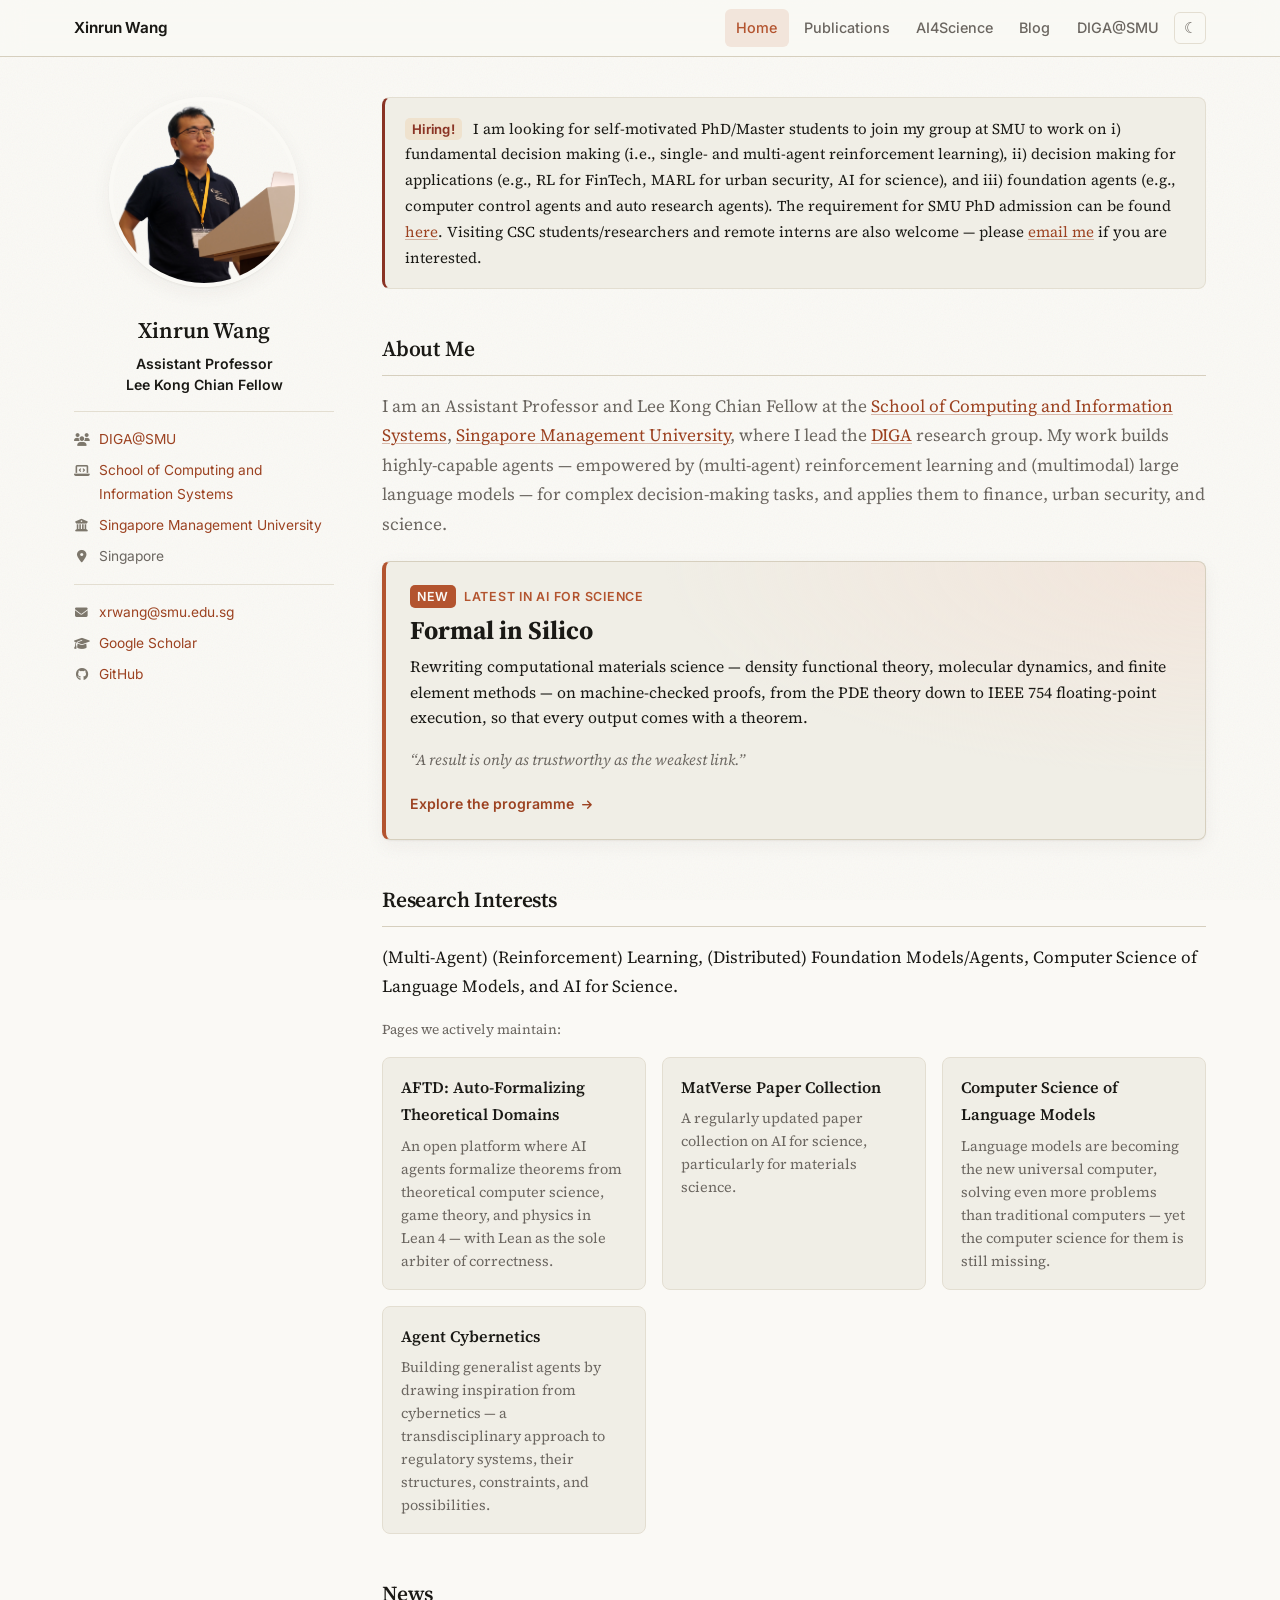
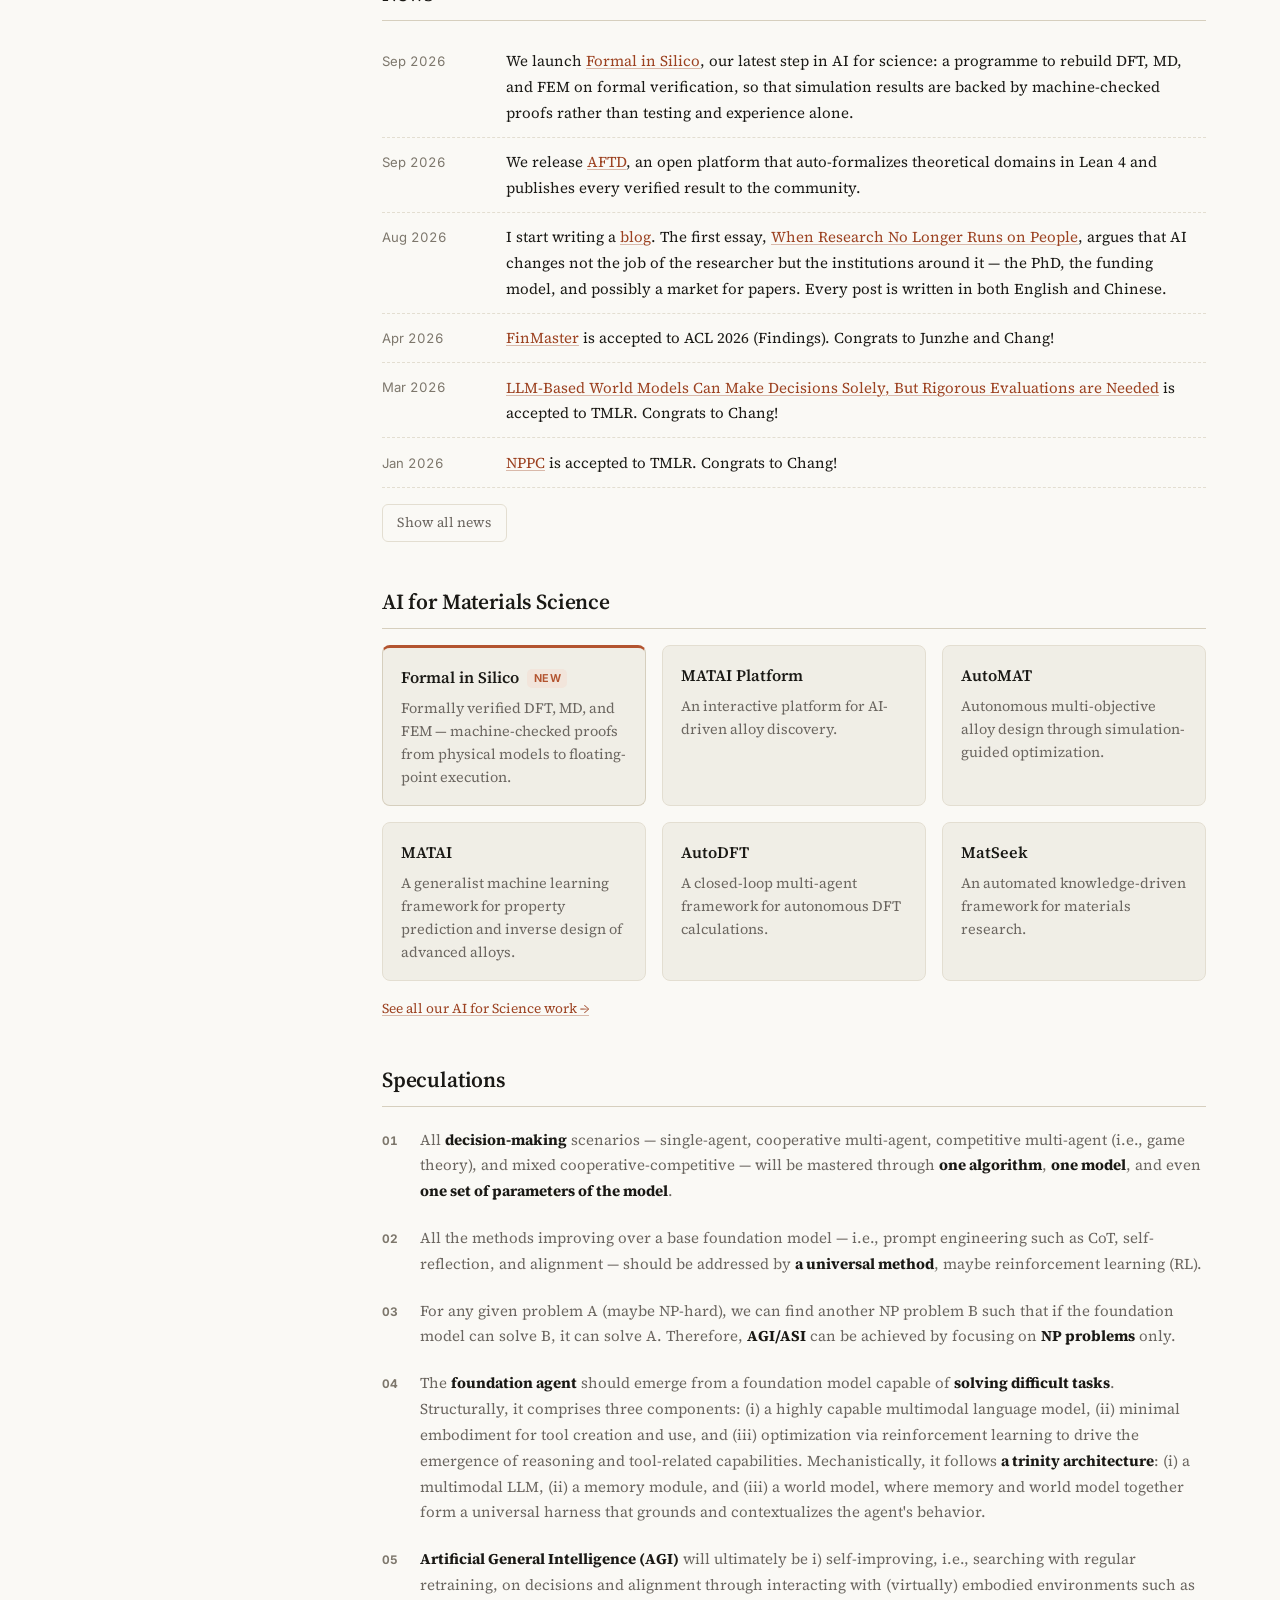
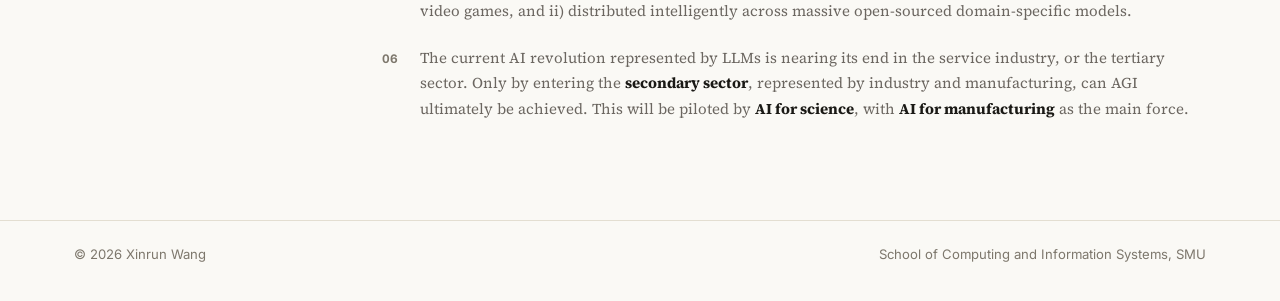
==== commit 52253b7b: "Add an AI4Science page and nav tab - New ai4science.html collecting our AI for Science work: a hero " ====
--- a/index.html
+++ b/index.html
@@ -9,8 +9,8 @@
 <link rel="preconnect" href="https://fonts.googleapis.com" />
 <link rel="preconnect" href="https://fonts.gstatic.com" crossorigin />
 <link rel="stylesheet" href="https://fonts.googleapis.com/css2?family=Inter:wght@400;500;600;700&amp;family=Source+Serif+4:ital,opsz,wght@0,8..60,400;0,8..60,600;0,8..60,700;1,8..60,400&amp;display=swap" />
-<link rel="stylesheet" href="assets/css/style.css?v=20261001" />
-<script src="assets/js/main.js?v=20261001"></script>
+<link rel="stylesheet" href="assets/css/style.css?v=20261001b" />
+<script src="assets/js/main.js?v=20261001b"></script>
 </head>
 <body>
 
@@ -21,6 +21,7 @@
     <ul class="nav-links" id="nav-links">
       <li><a href="index.html" class="is-active">Home</a></li>
       <li><a href="publications.html">Publications</a></li>
+      <li><a href="ai4science.html">AI4Science</a></li>
       <li><a href="blog.html">Blog</a></li>
       <li><a href="lab.html">DIGA@SMU</a></li>
       <li><button class="theme-toggle" id="theme-toggle" aria-label="Toggle theme"><span id="theme-icon">☾</span></button></li>
@@ -211,6 +212,7 @@
         <p>An automated knowledge-driven framework for materials research.</p>
       </a>
     </div>
+    <p class="small"><a href="ai4science.html">See all our AI for Science work &rarr;</a></p>
 
     <h2 id="speculations">Speculations</h2>
     <ol class="speculations">
--- a/assets/css/style.css
+++ b/assets/css/style.css
@@ -1078,3 +1078,383 @@
   .lab-hero { flex-direction: column; align-items: flex-start; text-align: left; }
   .content h1 { font-size: 1.55rem; }
 }
+
+/* ------------------------------------------------------- ai4science page */
+
+:root {
+  --sci-math: #3d5f8f;
+  --sci-math-soft: #e4e8ee;
+  --sci-tla: #3c7356;
+  --sci-tla-soft: #e1ebe3;
+  --sci-fp: #93601a;
+  --sci-fp-soft: #f1e6d2;
+}
+html[data-theme="dark"] {
+  --sci-math: #9cb6de;
+  --sci-math-soft: #27303c;
+  --sci-tla: #8fc6a7;
+  --sci-tla-soft: #233229;
+  --sci-fp: #e2b36b;
+  --sci-fp-soft: #392f1f;
+}
+
+.sci-intro { max-width: 46rem; }
+
+/* buttons */
+.sci-actions { display: flex; flex-wrap: wrap; gap: .6rem; }
+.sci-btn {
+  display: inline-flex;
+  align-items: center;
+  gap: .45rem;
+  padding: .55rem 1rem;
+  border: 1px solid var(--border-strong);
+  border-radius: 6px;
+  background: var(--bg);
+  color: var(--text);
+  font-family: var(--sans);
+  font-size: .88rem;
+  font-weight: 600;
+  line-height: 1.3;
+  transition: border-color .15s, color .15s, background .15s;
+}
+.sci-btn i { font-size: .8em; }
+.sci-btn:hover { text-decoration: none; border-color: var(--accent); color: var(--accent); }
+.sci-btn--primary { background: var(--accent); border-color: var(--accent); color: var(--bg); }
+.sci-btn--primary:hover { background: var(--link-hover); border-color: var(--link-hover); color: var(--bg); }
+
+/* hero */
+.sci-hero {
+  position: relative;
+  display: grid;
+  grid-template-columns: minmax(0, 1.5fr) minmax(0, 1fr);
+  gap: 2.5rem;
+  align-items: center;
+  padding: 1rem 0 2.2rem;
+}
+.sci-hero::before {
+  /* graph-paper grid that fades out toward the edges */
+  content: "";
+  position: absolute;
+  inset: -1.5rem -1rem 0;
+  z-index: -1;
+  background-image:
+    linear-gradient(var(--border) 1px, transparent 1px),
+    linear-gradient(90deg, var(--border) 1px, transparent 1px);
+  background-size: 28px 28px;
+  -webkit-mask-image: radial-gradient(ellipse 70% 75% at 72% 45%, #000 0%, transparent 72%);
+          mask-image: radial-gradient(ellipse 70% 75% at 72% 45%, #000 0%, transparent 72%);
+  opacity: .7;
+}
+.sci-eyebrow {
+  margin: 0 0 .8rem;
+  font-family: var(--sans);
+  font-size: .78rem;
+  font-weight: 600;
+  letter-spacing: .08em;
+  text-transform: uppercase;
+  color: var(--accent);
+}
+.sci .sci-hero__title {
+  margin: 0 0 1rem;
+  font-size: clamp(1.9rem, 4vw, 2.75rem);
+  font-weight: 700;
+  line-height: 1.14;
+  letter-spacing: -.018em;
+}
+.sci-hero__title em { color: var(--accent); }
+.sci-hero__lede { margin: 0 0 1.4rem; font-size: 1.04rem; color: var(--text-muted); max-width: 40rem; }
+.sci-hero__art { width: 100%; max-width: 360px; justify-self: center; overflow: visible; }
+.sci-hero__art .bonds line { stroke: var(--border-strong); stroke-width: 1.6; }
+.sci-hero__art .bonds-b line { stroke: var(--accent); stroke-width: 1.2; stroke-dasharray: 3 5; opacity: .35; }
+.sci-hero__art circle { stroke: var(--bg); stroke-width: 2; }
+.sci-hero__art .a1 { fill: var(--accent); }
+.sci-hero__art .a2 { fill: var(--bg-soft); stroke: var(--accent); stroke-width: 2; }
+.sci-hero__art .a3 { fill: var(--text-faint); }
+@media (prefers-reduced-motion: no-preference) {
+  .sci-hero__art .a1 { transform-box: fill-box; transform-origin: center; animation: sci-pulse 4.5s ease-in-out infinite; }
+  .sci-hero__art .a1:nth-child(3n) { animation-delay: -1.5s; }
+  .sci-hero__art .a1:nth-child(3n+1) { animation-delay: -3s; }
+}
+@keyframes sci-pulse { 0%, 100% { transform: scale(1); } 50% { transform: scale(1.18); } }
+
+/* headline numbers */
+.sci-stats {
+  list-style: none;
+  margin: 0 0 1rem;
+  padding: 0;
+  display: grid;
+  grid-template-columns: repeat(4, minmax(0, 1fr));
+  gap: 1rem;
+}
+.sci-stats > li {
+  padding: .9rem 0 0;
+  border-top: 2px solid var(--accent);
+}
+.sci-stats__num {
+  display: block;
+  font-family: var(--serif);
+  font-size: 2rem;
+  font-weight: 700;
+  line-height: 1.1;
+  color: var(--accent);
+  font-variant-numeric: tabular-nums;
+}
+.sci-stats__num small { font-size: .55em; font-weight: 600; color: var(--text-muted); }
+.sci-stats__label { display: block; margin-top: .35rem; font-family: var(--sans); font-size: .8rem; line-height: 1.5; color: var(--text-muted); }
+
+/* research map */
+.sci-flow {
+  list-style: none;
+  margin: 1.4rem 0 0;
+  padding: 0;
+  display: grid;
+  grid-template-columns: repeat(5, minmax(0, 1fr));
+  gap: 1.4rem;
+}
+.sci-flow > li {
+  position: relative;
+  display: flex;
+  flex-direction: column;
+  gap: .25rem;
+  padding: 1rem;
+  border: 1px solid var(--border);
+  border-radius: var(--radius);
+  background: var(--bg-soft);
+  font-size: .92rem;
+  line-height: 1.45;
+}
+.sci-flow > li:not(:last-child)::after {
+  content: "\2192";
+  position: absolute;
+  right: -1.15rem;
+  top: 50%;
+  transform: translateY(-50%);
+  font-family: var(--sans);
+  color: var(--accent);
+  font-weight: 600;
+}
+.sci-flow > li.is-new { border-color: var(--accent); background: var(--accent-soft); }
+.sci-flow__icon {
+  display: inline-flex;
+  align-items: center;
+  justify-content: center;
+  width: 2.2rem;
+  height: 2.2rem;
+  margin-bottom: .35rem;
+  border-radius: 50%;
+  background: var(--accent-soft);
+  color: var(--accent);
+}
+.sci-flow > li.is-new .sci-flow__icon { background: var(--accent); color: var(--bg); }
+.sci-flow__step { font-family: var(--sans); font-size: .72rem; font-weight: 600; letter-spacing: .05em; text-transform: uppercase; color: var(--text-faint); }
+.sci-flow__links { margin-top: auto; padding-top: .3rem; font-family: var(--sans); font-size: .82rem; }
+
+/* formal in silico spotlight */
+.sci-spot {
+  display: grid;
+  grid-template-columns: minmax(0, 1.25fr) minmax(0, 1fr);
+  gap: 2.2rem;
+  margin: 2.8rem 0 0;
+  padding: 2rem;
+  border: 1px solid var(--border-strong);
+  border-radius: 12px;
+  background:
+    radial-gradient(90% 120% at 0% 0%, var(--accent-soft) 0%, transparent 60%),
+    var(--bg-soft);
+  box-shadow: var(--shadow);
+}
+.sci-spot .feature__eyebrow { margin: 0 0 .5rem; font-size: .78rem; }
+.sci .sci-spot__title { margin: 0; padding: 0; border: 0; font-size: 2.1rem; font-weight: 700; line-height: 1.15; }
+.sci-spot__sub { margin: .3rem 0 1rem; font-size: 1.08rem; font-style: italic; color: var(--text-muted); }
+.sci-spot__text > p { font-size: .97rem; }
+.sci-spot__motto {
+  margin: 0 0 1.2rem;
+  padding-left: .9rem;
+  border-left: 3px solid var(--accent);
+  font-style: italic;
+}
+.sci-ledger {
+  display: grid;
+  grid-template-columns: repeat(4, minmax(0, 1fr));
+  gap: .6rem;
+  margin: 0 0 1rem;
+}
+.sci-ledger > div { padding: .6rem .7rem; border: 1px solid var(--border); border-radius: 6px; background: var(--bg); }
+.sci-ledger dt { font-family: var(--serif); font-size: 1.5rem; font-weight: 700; line-height: 1.1; color: var(--accent); }
+.sci-ledger dd { margin: .2rem 0 0; font-family: var(--sans); font-size: .74rem; line-height: 1.4; color: var(--text-muted); }
+.sci-tracks { display: flex; flex-wrap: wrap; align-items: center; gap: .4rem; margin: 0 0 1.3rem; }
+.sci-tracks span { margin-right: .2rem; font-family: var(--sans); font-size: .76rem; font-weight: 600; letter-spacing: .05em; text-transform: uppercase; color: var(--text-faint); }
+.content .sci-tracks a {
+  padding: .1rem .55rem;
+  border: 1px solid var(--border-strong);
+  border-radius: 999px;
+  font-family: var(--mono);
+  font-size: .78rem;
+  text-decoration: none;
+  color: var(--text);
+}
+.content .sci-tracks a:hover { border-color: var(--accent); color: var(--accent); }
+
+.sci-stack { margin: 0; align-self: center; }
+.sci-stack figcaption { margin-bottom: .7rem; font-family: var(--sans); font-size: .74rem; font-weight: 600; letter-spacing: .05em; text-transform: uppercase; color: var(--text-faint); }
+.sci-stack ol { list-style: none; margin: 0; padding: 0; }
+.sci-stack li:not(.sci-stack__ob) {
+  display: grid;
+  grid-template-columns: 2.1rem minmax(0, 1fr);
+  column-gap: .4rem;
+  padding: .45rem .75rem;
+  border: 1px solid var(--border);
+  border-radius: 6px;
+  background: var(--bg);
+  line-height: 1.35;
+}
+.sci-stack li b { grid-row: span 2; align-self: center; font-family: var(--mono); font-size: .8rem; color: var(--accent); }
+.sci-stack li span { font-weight: 600; font-size: .92rem; }
+.sci-stack li small { font-family: var(--sans); font-size: .72rem; color: var(--text-muted); }
+.sci-stack__ob {
+  position: relative;
+  width: max-content;
+  margin: .2rem auto;
+  padding: .05rem .55rem;
+  border-radius: 999px;
+  font-family: var(--sans);
+  font-size: .7rem;
+  font-weight: 600;
+  line-height: 1.6;
+}
+.sci-stack__ob::before { content: "\2193  "; white-space: pre; }
+.sci-stack__ob--math { color: var(--sci-math); background: var(--sci-math-soft); }
+.sci-stack__ob--tla { color: var(--sci-tla); background: var(--sci-tla-soft); }
+.sci-stack__ob--fp { color: var(--sci-fp); background: var(--sci-fp-soft); }
+
+/* project cards */
+.sci-projects { display: grid; grid-template-columns: repeat(2, minmax(0, 1fr)); gap: 1.1rem; }
+.sci-project {
+  display: flex;
+  flex-direction: column;
+  padding: 1.3rem 1.4rem 1.1rem;
+  border: 1px solid var(--border);
+  border-radius: 10px;
+  background: var(--bg-soft);
+  transition: border-color .15s, transform .15s;
+  scroll-margin-top: 80px;
+}
+.sci-project:hover { border-color: var(--accent); transform: translateY(-2px); }
+.sci-project header { display: flex; align-items: center; gap: .7rem; }
+.sci-project__icon {
+  display: inline-flex;
+  align-items: center;
+  justify-content: center;
+  flex: none;
+  width: 2.4rem;
+  height: 2.4rem;
+  border-radius: 10px;
+  background: var(--accent-soft);
+  color: var(--accent);
+}
+.sci-project__kind { font-family: var(--sans); font-size: .76rem; font-weight: 600; letter-spacing: .03em; color: var(--text-faint); }
+.sci .sci-project h3 { margin: .8rem 0 .3rem; font-size: 1.35rem; font-weight: 700; }
+.sci-project > p { margin: 0 0 1rem; font-size: .93rem; color: var(--text-muted); line-height: 1.6; }
+.sci-metric { margin-top: auto; padding-top: .8rem; border-top: 1px dashed var(--border-strong); }
+.sci-metric b { display: block; font-size: 1.5rem; line-height: 1.15; color: var(--accent); }
+.sci-metric span { display: block; margin-top: .2rem; font-family: var(--sans); font-size: .78rem; line-height: 1.5; color: var(--text-muted); }
+.sci-project footer { display: flex; gap: 1rem; margin-top: .9rem; font-family: var(--sans); font-size: .84rem; font-weight: 600; }
+.sci-project footer i { font-size: .72em; margin-left: .15rem; }
+
+/* platform showcase */
+.sci-showcase { display: grid; grid-template-columns: repeat(2, minmax(0, 1fr)); gap: 1.2rem; }
+.content a.sci-shot { display: flex; flex-direction: column; color: inherit; text-decoration: none; }
+.sci-shot__frame {
+  display: block;
+  overflow: hidden;
+  border: 1px solid var(--border-strong);
+  border-radius: 10px;
+  background: var(--bg-soft);
+  box-shadow: var(--shadow);
+  transition: border-color .15s, transform .15s;
+}
+.sci-shot:hover .sci-shot__frame { border-color: var(--accent); transform: translateY(-2px); }
+.sci-shot__bar {
+  display: flex;
+  align-items: center;
+  gap: .3rem;
+  padding: .45rem .7rem;
+  border-bottom: 1px solid var(--border);
+}
+.sci-shot__bar i { width: .55rem; height: .55rem; border-radius: 50%; background: var(--border-strong); }
+.sci-shot__bar em {
+  margin-left: .5rem;
+  overflow: hidden;
+  white-space: nowrap;
+  text-overflow: ellipsis;
+  font-family: var(--mono);
+  font-style: normal;
+  font-size: .72rem;
+  color: var(--text-faint);
+}
+.sci-shot__frame img { display: block; width: 100%; aspect-ratio: 1152 / 456; object-fit: cover; object-position: top left; }
+.sci-shot__logo { display: flex; align-items: center; justify-content: center; aspect-ratio: 1152 / 456; background: #fff; }
+.sci-shot__frame .sci-shot__logo img { width: auto; height: 82%; aspect-ratio: auto; object-fit: contain; }
+.sci-shot__body { display: block; padding: .9rem .2rem 0; }
+.sci-shot__title { display: block; font-family: var(--serif); font-size: 1.12rem; font-weight: 600; }
+.sci-shot:hover .sci-shot__title { color: var(--accent); }
+.sci-shot__text { display: block; margin-top: .2rem; font-size: .92rem; line-height: 1.6; color: var(--text-muted); }
+
+/* timeline */
+.sci-timeline { list-style: none; margin: 0; padding: 0 0 0 1.4rem; border-left: 2px solid var(--border-strong); }
+.sci-timeline > li { position: relative; padding: 0 0 1.2rem; }
+.sci-timeline > li:last-child { padding-bottom: 0; }
+.sci-timeline > li::before {
+  content: "";
+  position: absolute;
+  left: calc(-1.4rem - 6px);
+  top: .45rem;
+  width: 10px;
+  height: 10px;
+  border-radius: 50%;
+  background: var(--bg);
+  border: 2px solid var(--accent);
+}
+.sci-timeline > li.is-new::before { background: var(--accent); box-shadow: 0 0 0 4px var(--accent-soft); }
+.sci-timeline__date { display: block; font-family: var(--sans); font-size: .76rem; font-weight: 600; letter-spacing: .03em; color: var(--accent); }
+
+/* call to action */
+.sci-cta {
+  display: flex;
+  align-items: center;
+  justify-content: space-between;
+  gap: 1.5rem;
+  margin: 3rem 0 0;
+  padding: 1.6rem 1.8rem;
+  border: 1px solid var(--border-strong);
+  border-radius: 12px;
+  background: var(--accent-soft);
+}
+.sci .sci-cta h2 { margin: 0 0 .3rem; padding: 0; border: 0; font-size: 1.4rem; }
+.sci-cta p { margin: 0; font-size: .95rem; color: var(--text-muted); max-width: 38rem; }
+.sci-cta .sci-actions { flex: none; }
+
+@media (max-width: 1000px) {
+  .sci-flow { grid-template-columns: repeat(2, minmax(0, 1fr)); }
+  .sci-flow > li::after { display: none; }
+  .sci-flow > li.is-new { grid-column: 1 / -1; }
+}
+@media (max-width: 900px) {
+  .sci-hero { grid-template-columns: minmax(0, 1fr); gap: 1.2rem; }
+  .sci-hero__art { max-width: 240px; order: -1; justify-self: start; }
+  .sci-stats { grid-template-columns: repeat(2, minmax(0, 1fr)); }
+  .sci-spot { grid-template-columns: minmax(0, 1fr); padding: 1.5rem; }
+  .sci-cta { flex-direction: column; align-items: flex-start; }
+}
+@media (max-width: 680px) {
+  .sci-hero__art { max-width: 190px; }
+  .sci-flow, .sci-projects, .sci-showcase { grid-template-columns: minmax(0, 1fr); }
+  .sci-flow { gap: .6rem; }
+  .sci-flow > li { display: grid; grid-template-columns: 2.2rem minmax(0, 1fr); column-gap: .8rem; padding: .8rem 1rem; }
+  .sci-flow__icon { grid-row: 1 / span 3; align-self: center; margin: 0; }
+  .sci-flow__links { padding-top: .1rem; }
+  .sci-ledger { grid-template-columns: repeat(2, minmax(0, 1fr)); }
+  .sci-spot { padding: 1.2rem 1.1rem; }
+  .sci .sci-spot__title { font-size: 1.7rem; }
+  .sci-stats__num { font-size: 1.6rem; }
+}
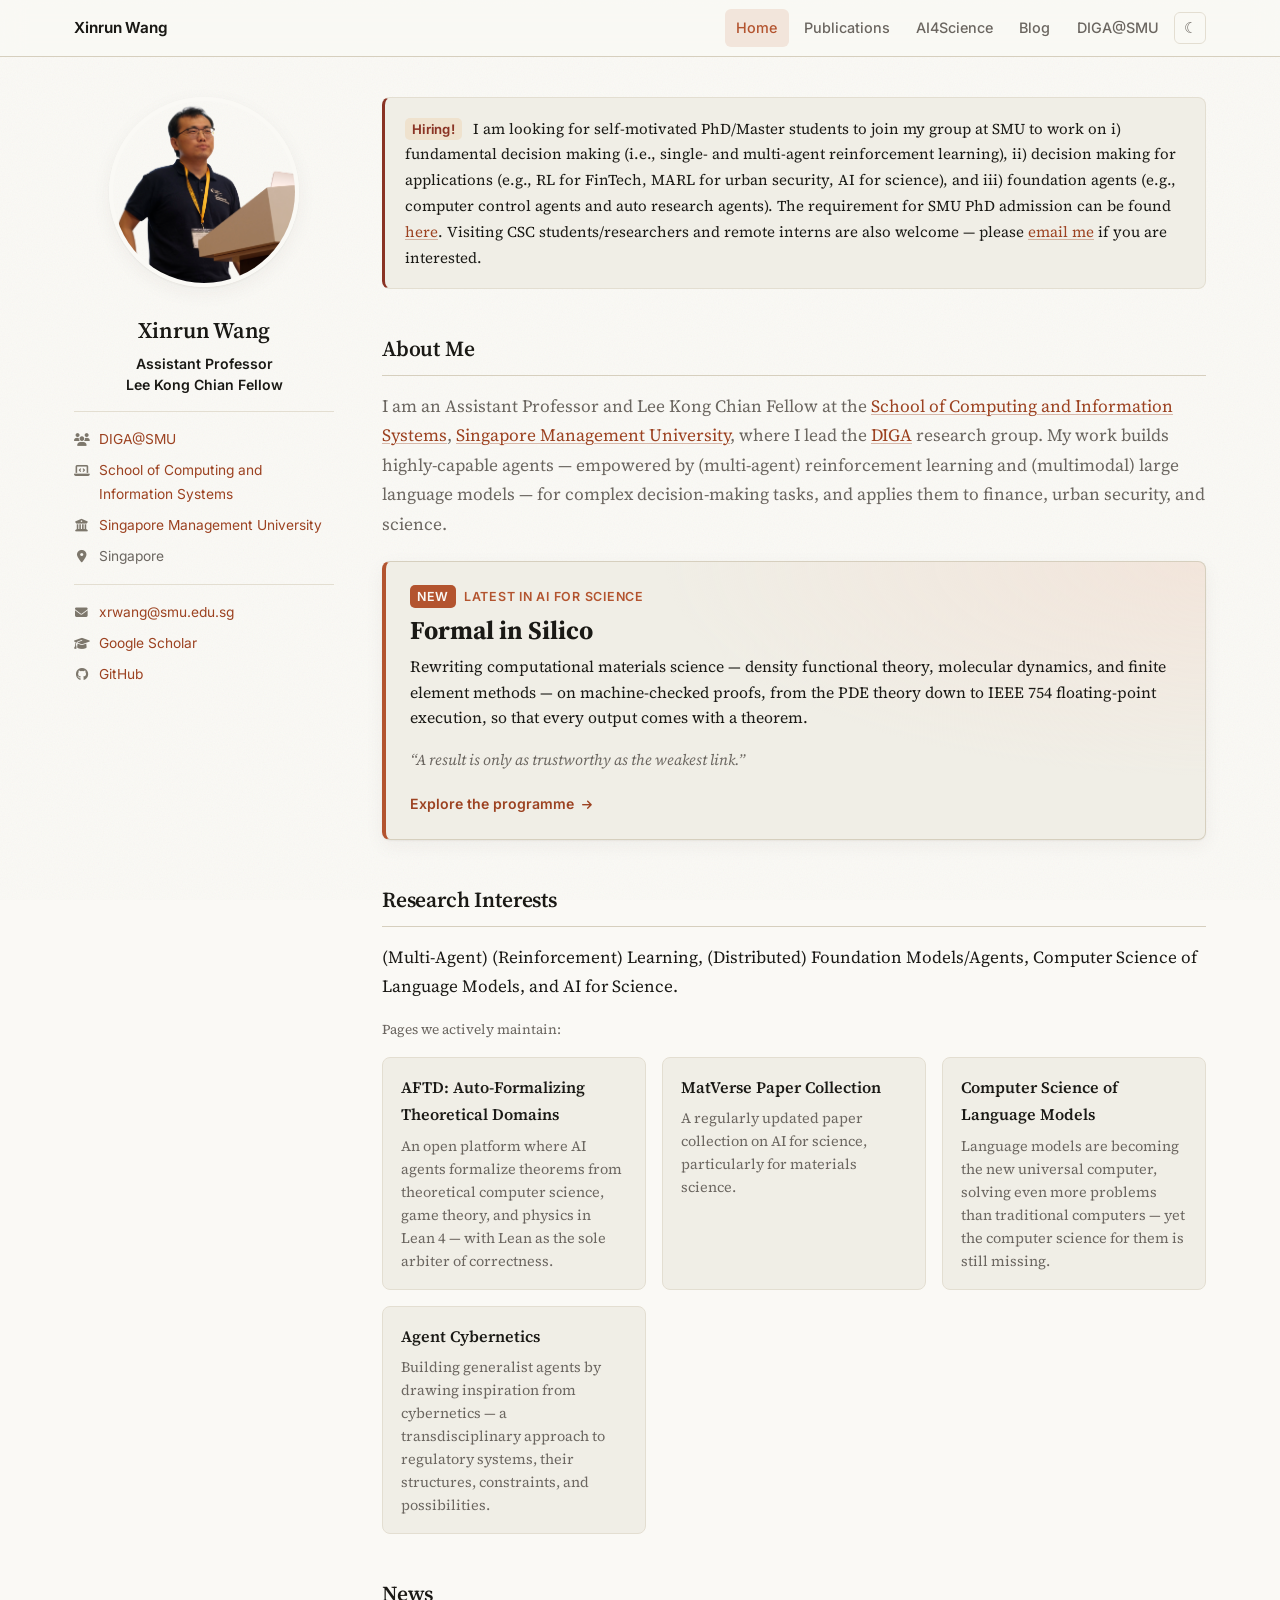
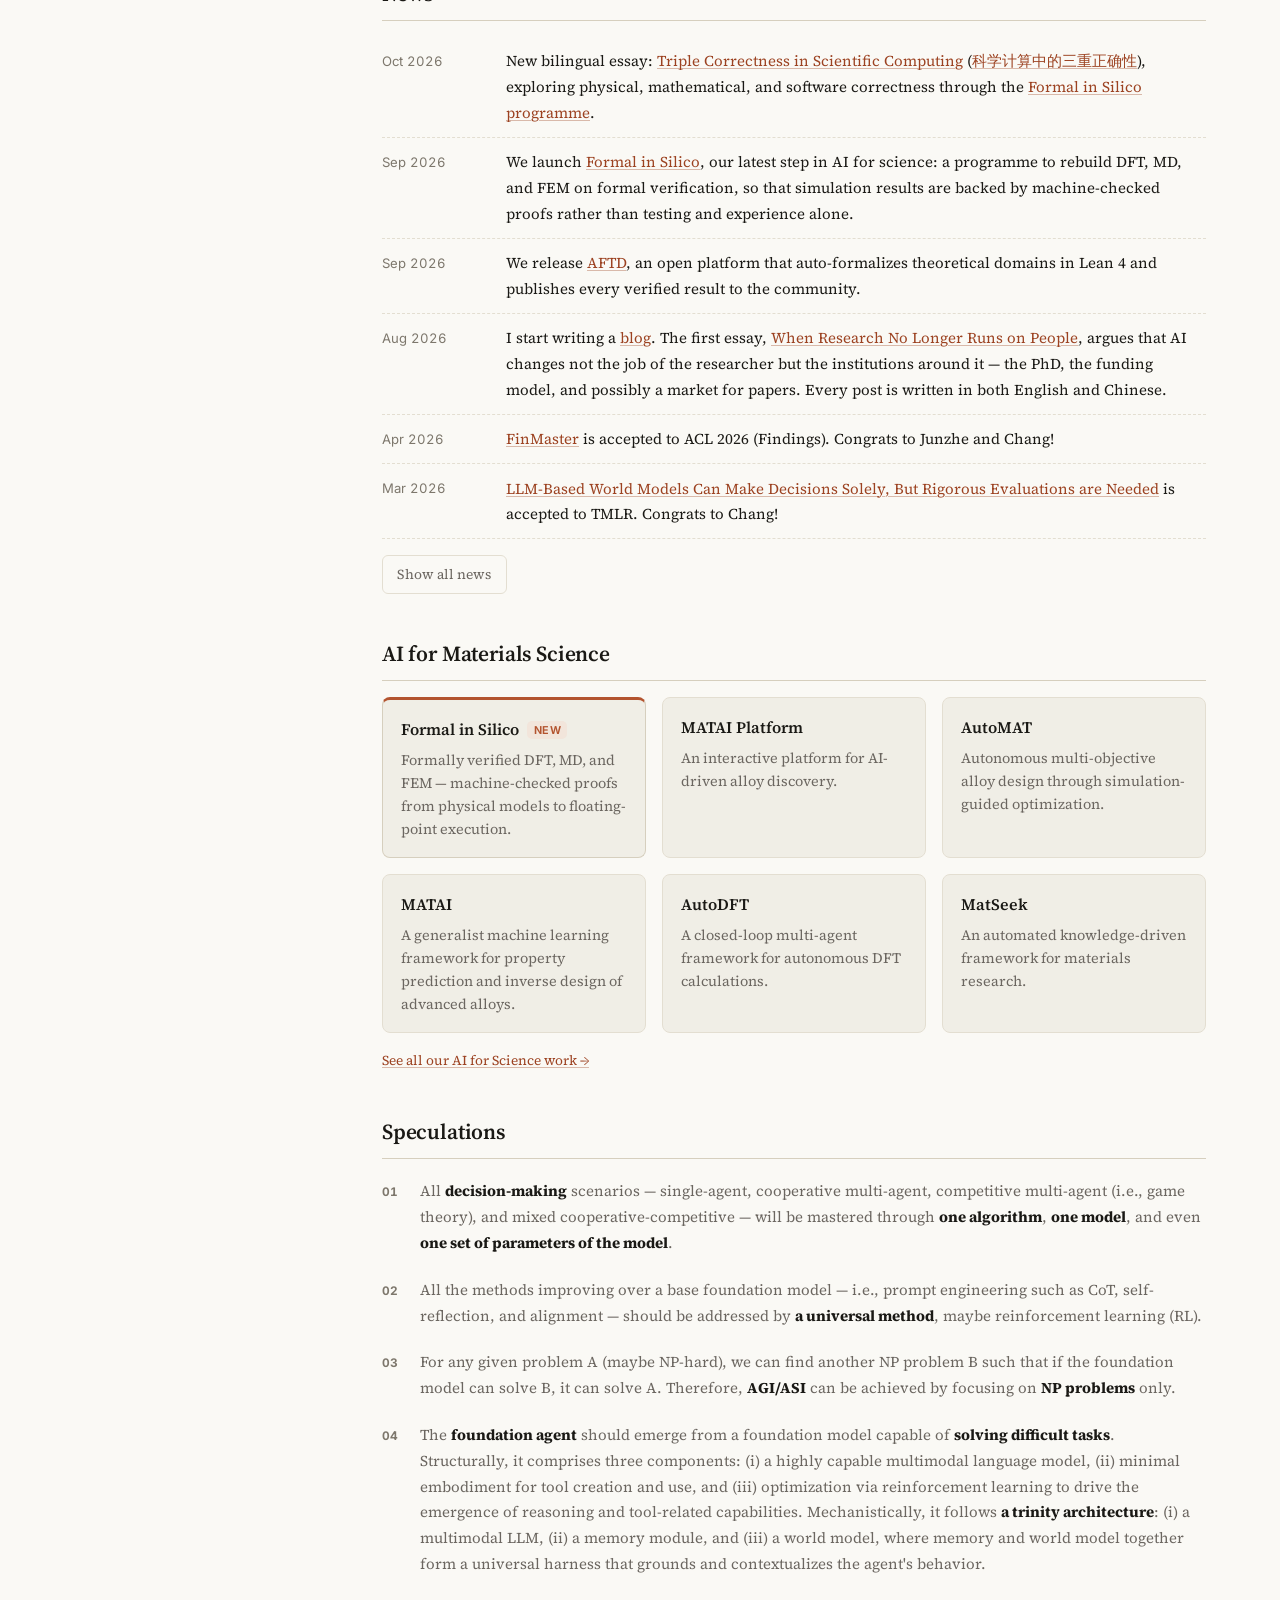
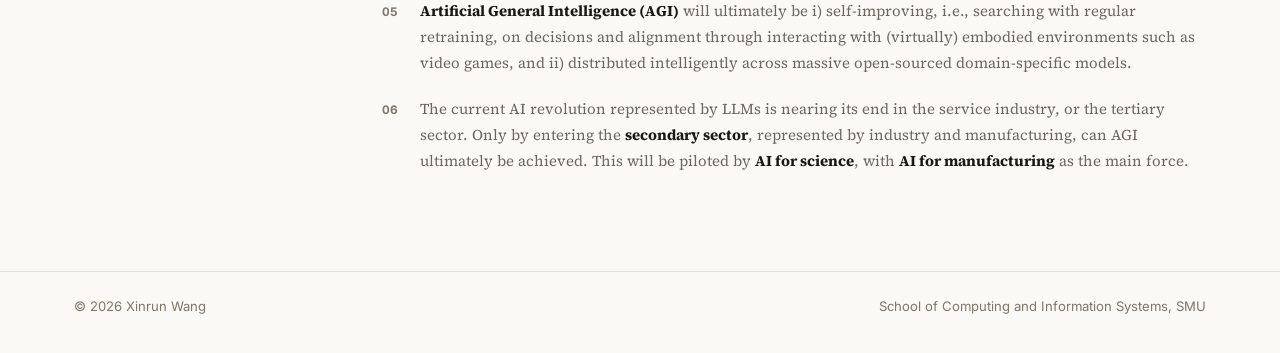
==== commit a102aca8: "formal-in-silico" ====
--- a/index.html
+++ b/index.html
@@ -121,6 +121,14 @@
     <h2 id="news">News</h2>
     <ul class="news news--collapsed" id="news-list">
       <li>
+        <span class="date">Oct 2026</span>
+        <span>New bilingual essay:
+          <a href="posts/2026-10-11-triple-correctness-in-scientific-computing.html#en">Triple Correctness in Scientific Computing</a>
+          (<a href="posts/2026-10-11-triple-correctness-in-scientific-computing.html#zh">科学计算中的三重正确性</a>),
+          exploring physical, mathematical, and software correctness through the
+          <a href="https://smu-diga.github.io/formal-in-silico-programme/">Formal in Silico programme</a>.</span>
+      </li>
+      <li>
         <span class="date">Sep 2026</span>
         <span>We launch <a href="https://smu-diga.github.io/formal-in-silico-programme/">Formal in Silico</a>,
           our latest step in AI for science: a programme to rebuild DFT, MD, and FEM on formal verification,
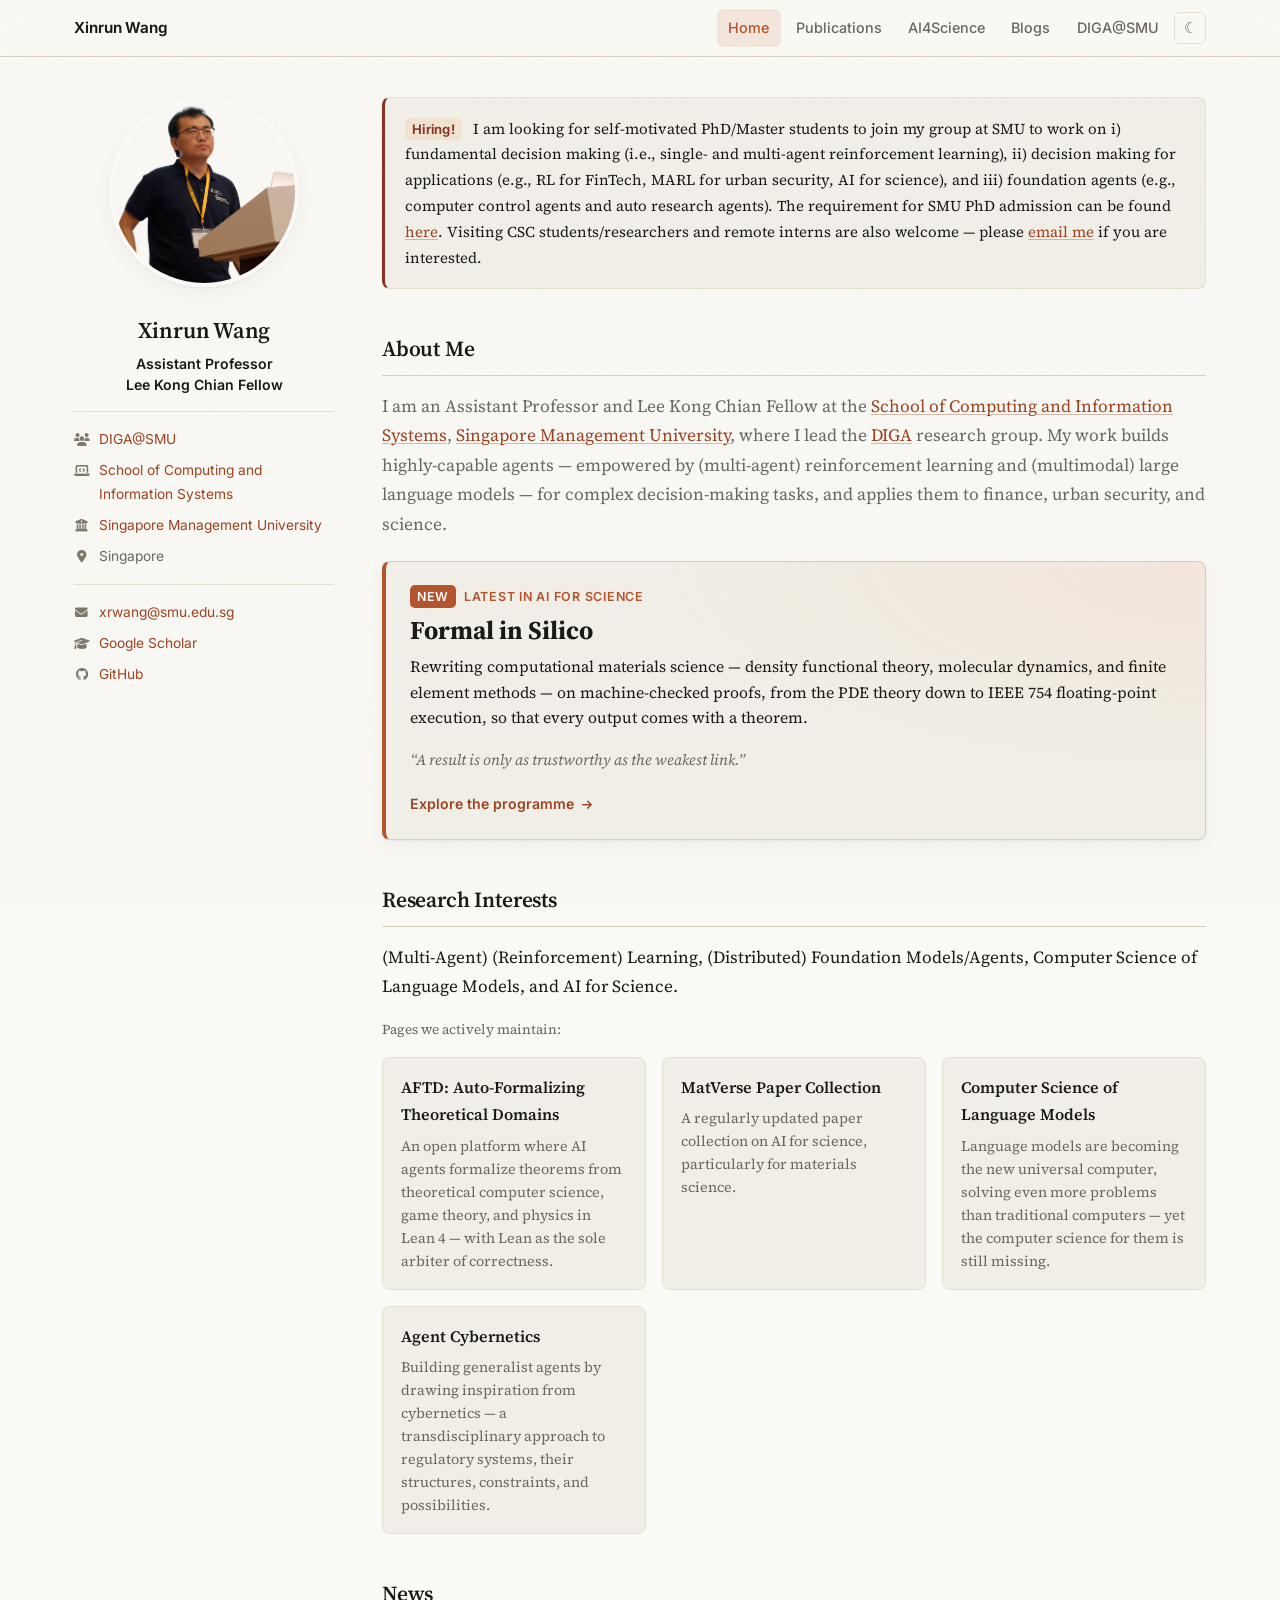
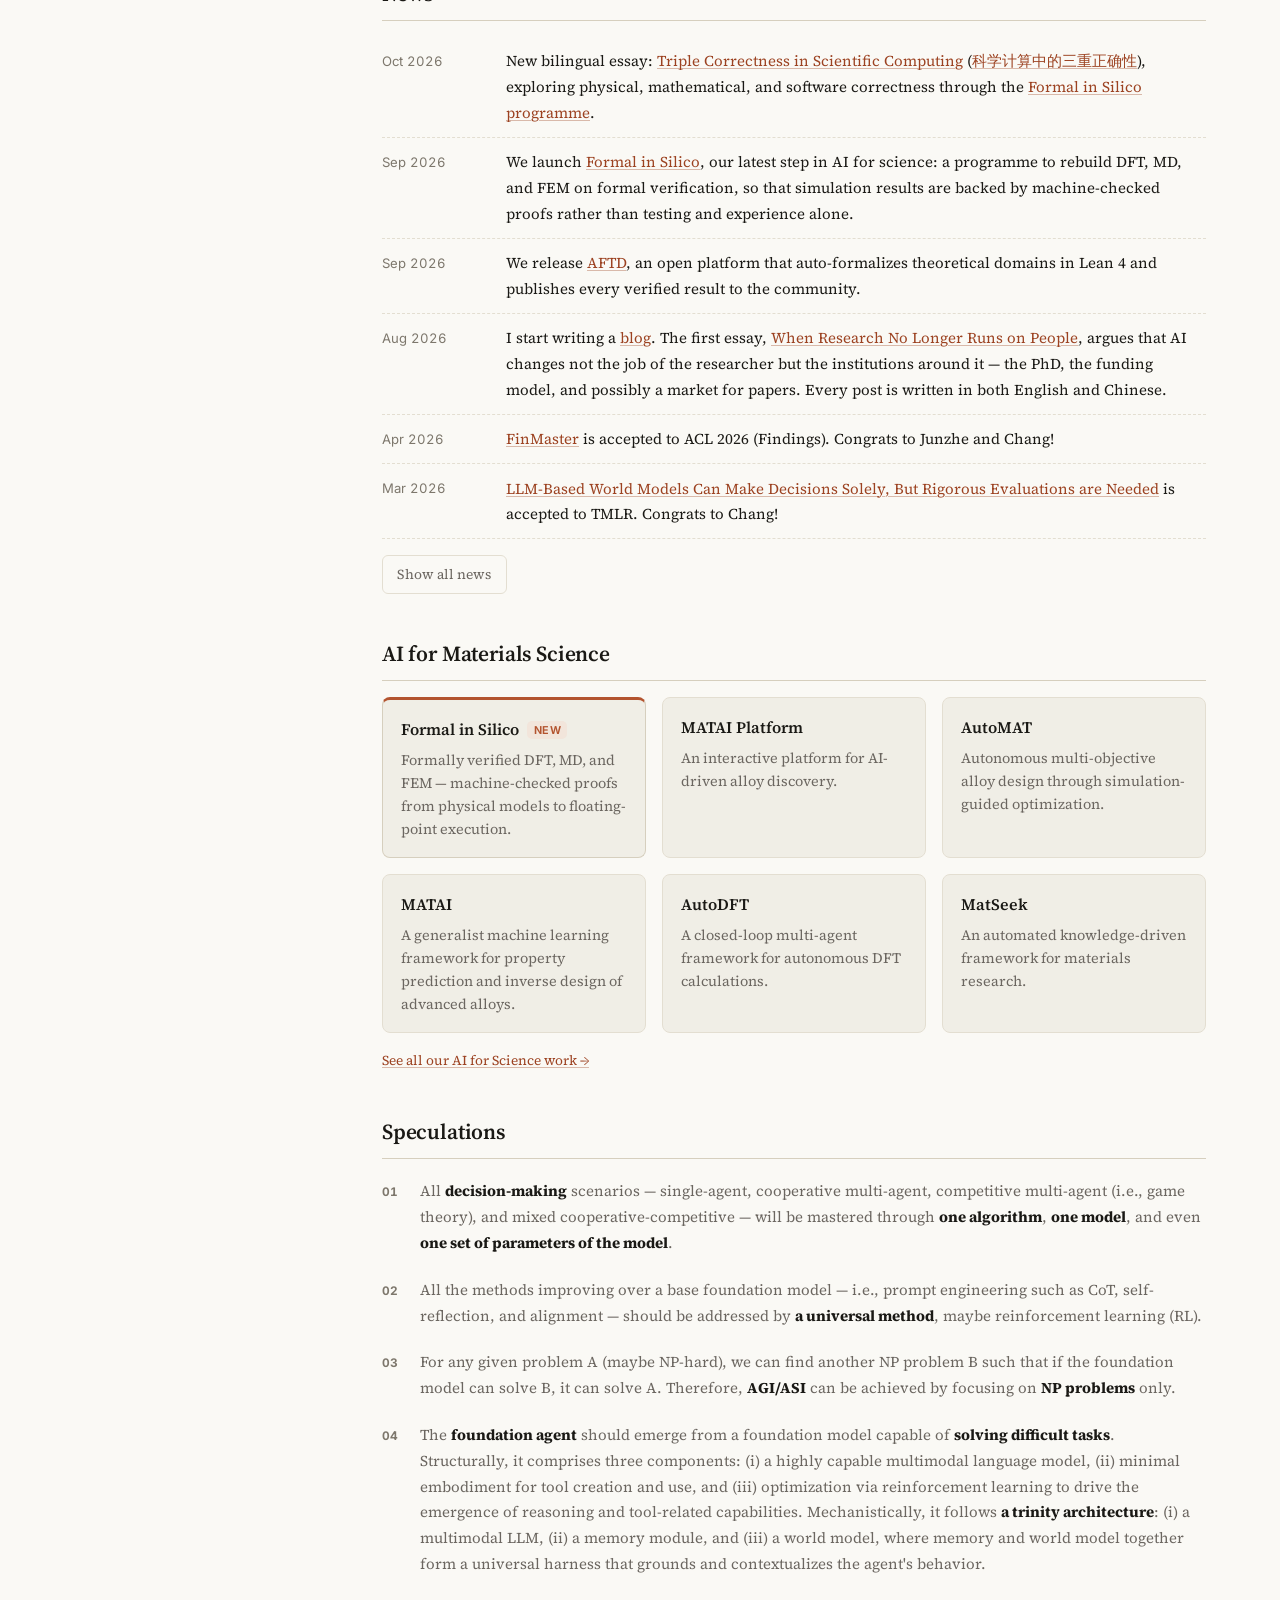
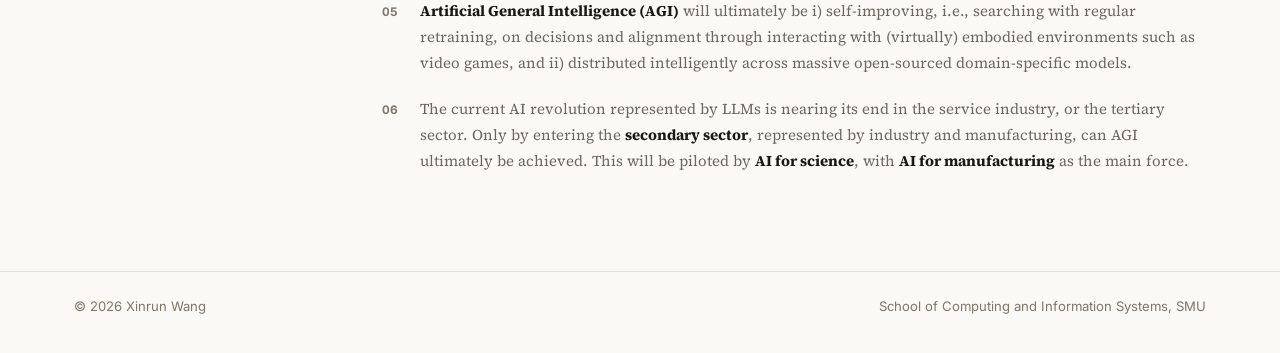
==== commit 1548127e: "blogs" ====
--- a/index.html
+++ b/index.html
@@ -22,7 +22,7 @@
       <li><a href="index.html" class="is-active">Home</a></li>
       <li><a href="publications.html">Publications</a></li>
       <li><a href="ai4science.html">AI4Science</a></li>
-      <li><a href="blog.html">Blog</a></li>
+      <li><a href="blog.html">Blogs</a></li>
       <li><a href="lab.html">DIGA@SMU</a></li>
       <li><button class="theme-toggle" id="theme-toggle" aria-label="Toggle theme"><span id="theme-icon">☾</span></button></li>
     </ul>
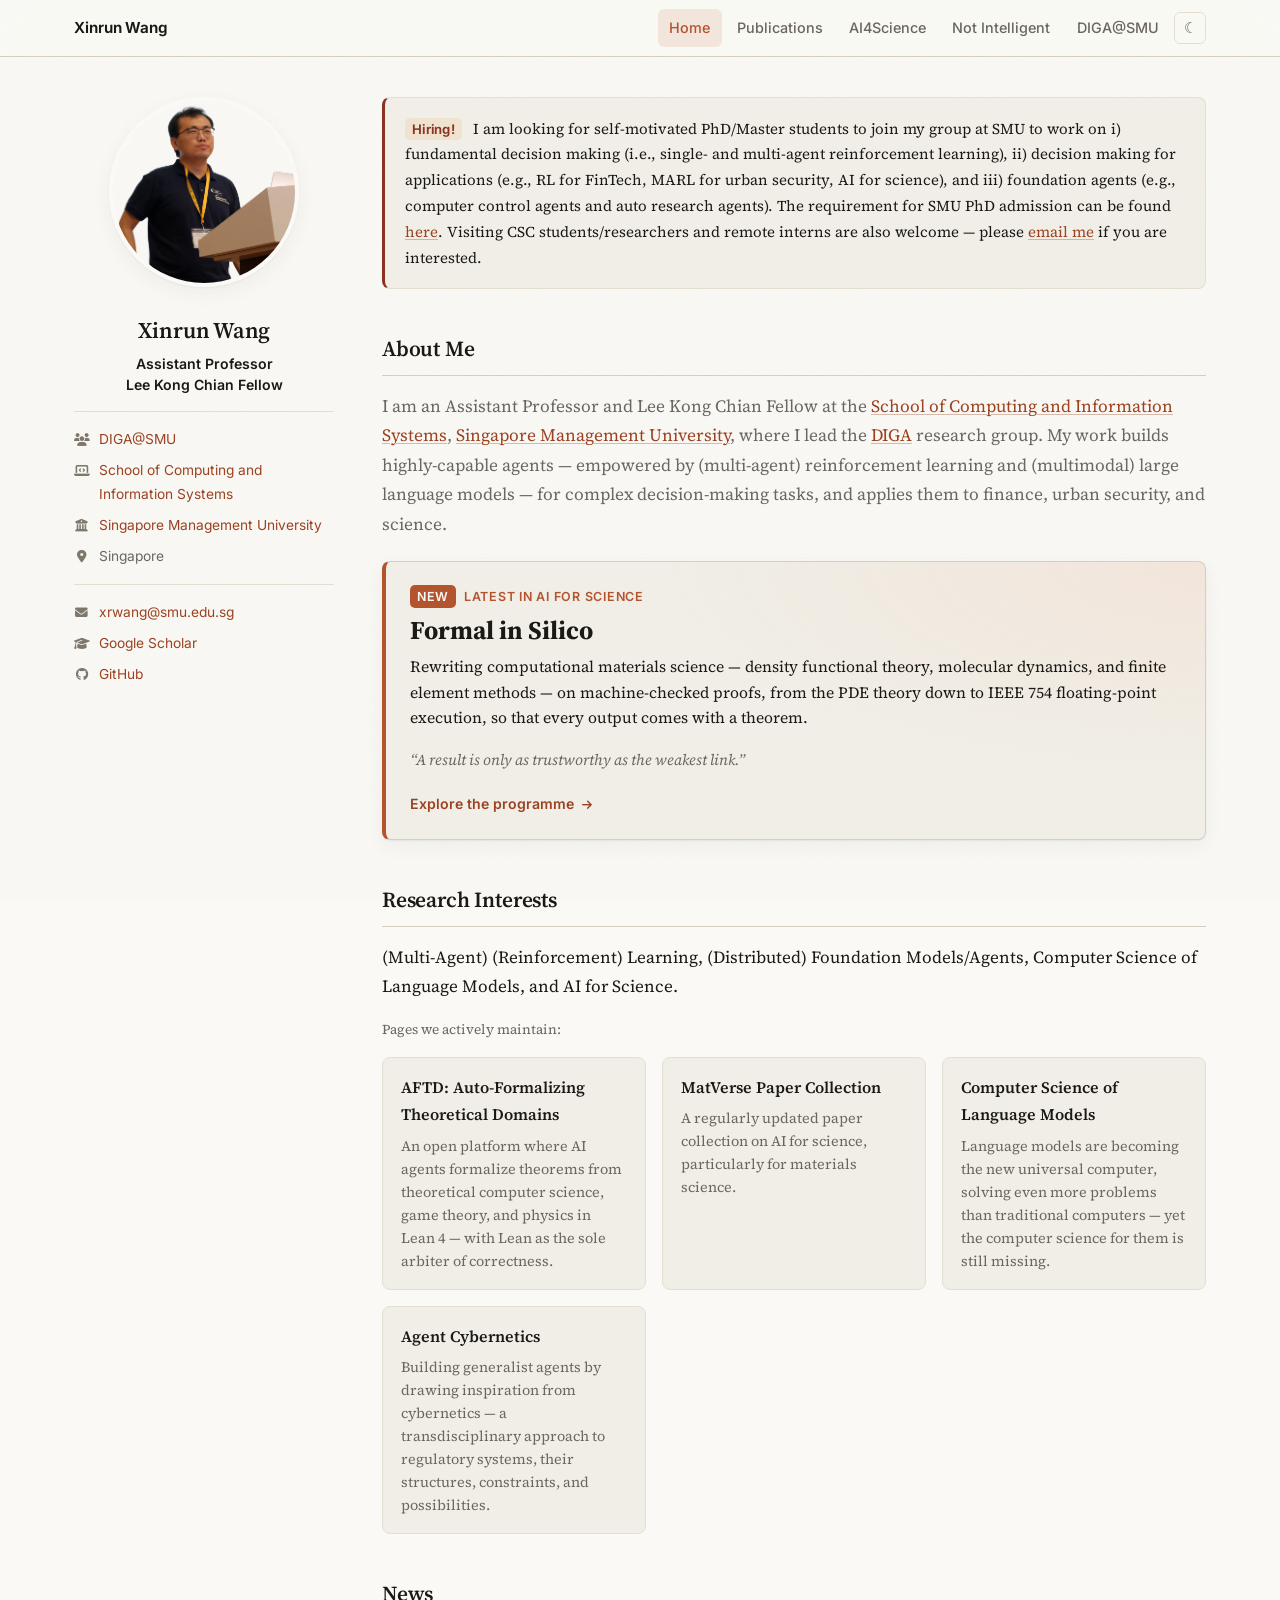
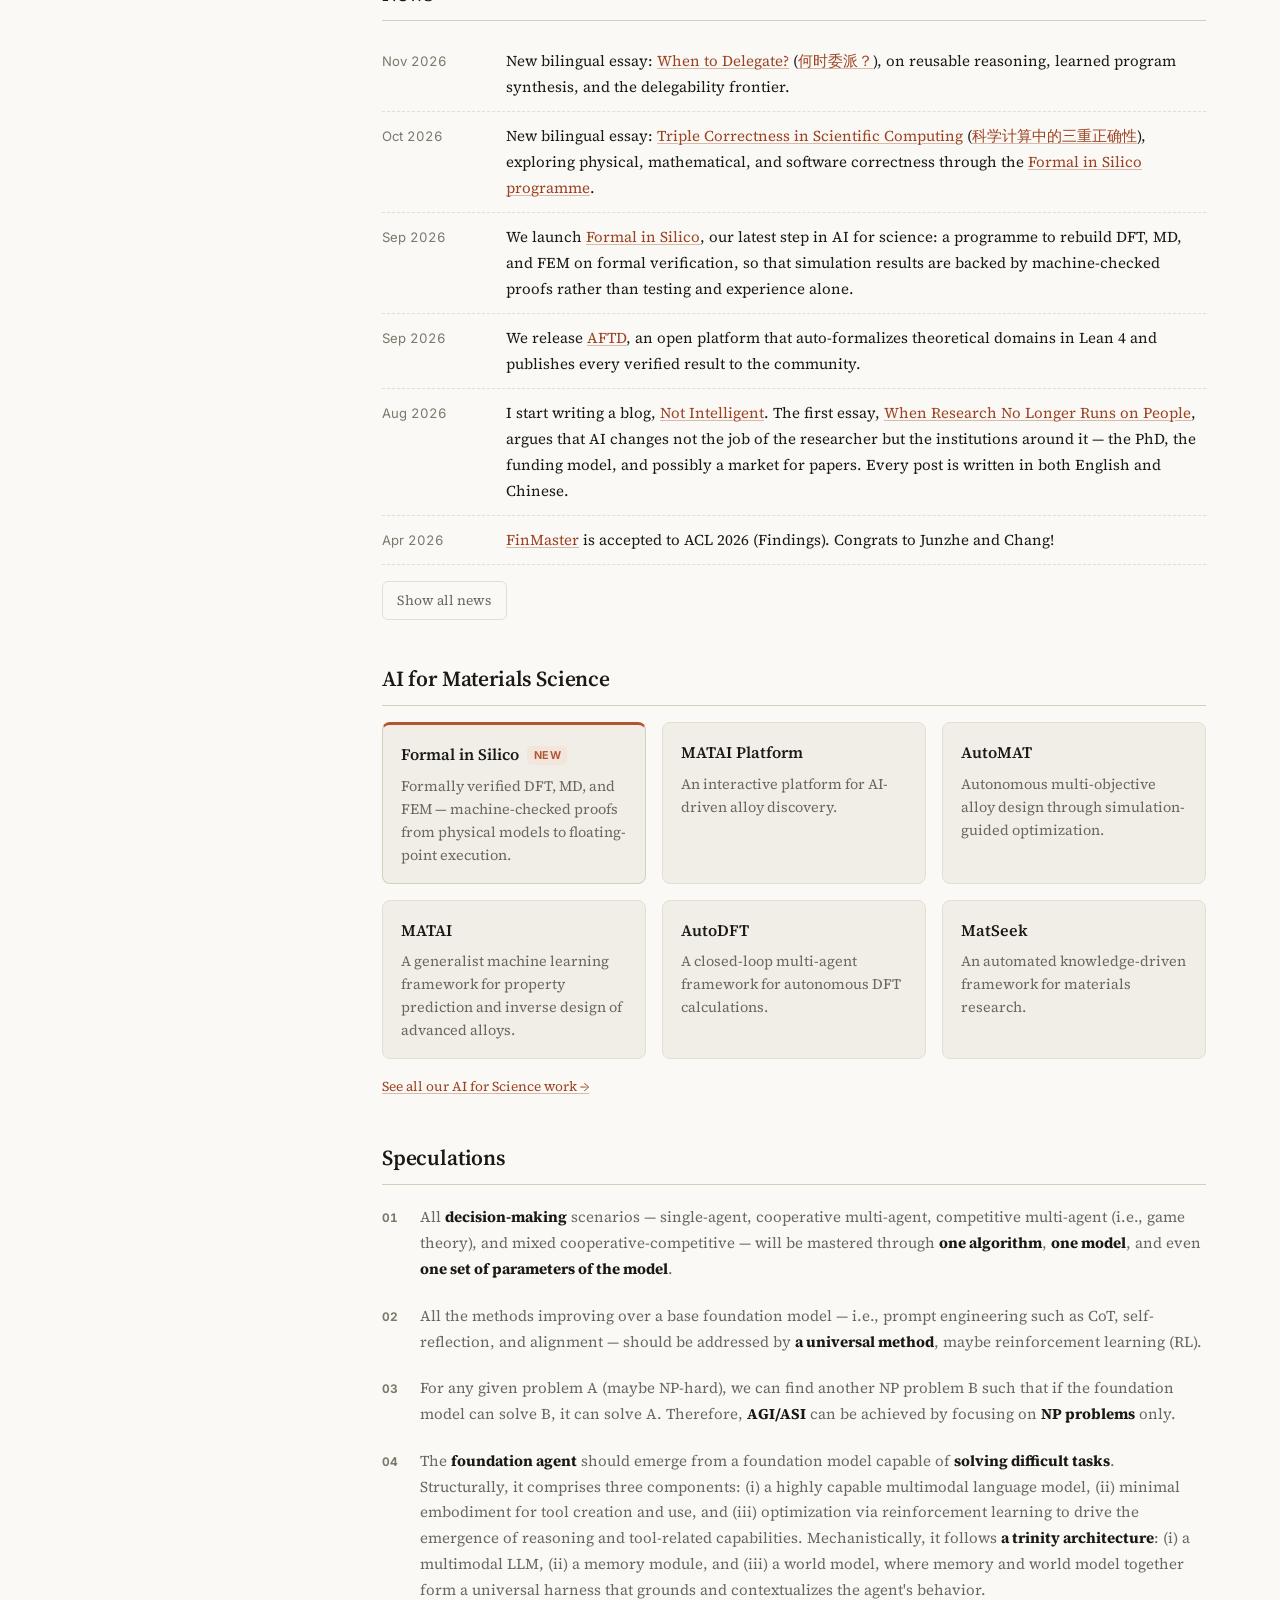
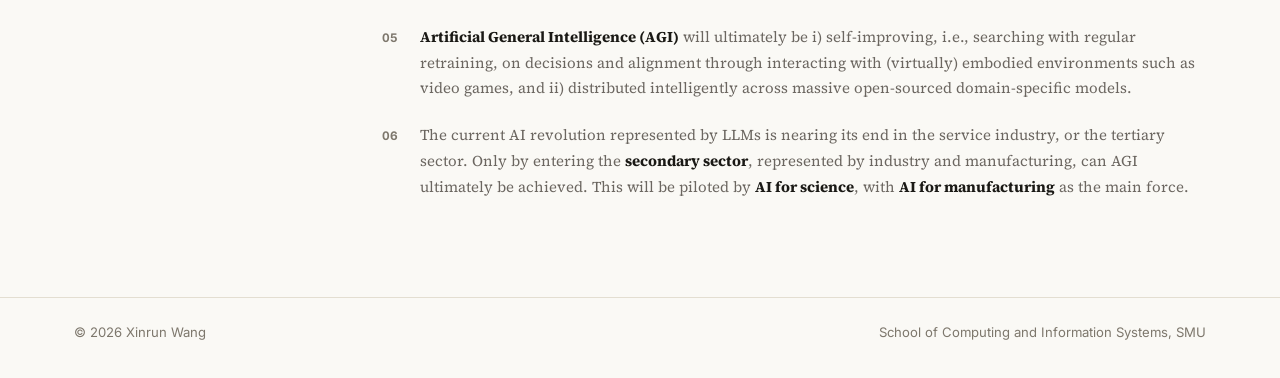
==== commit 61282ed0: "Add bilingual delegation essay and name blog Not Intelligent" ====
--- a/index.html
+++ b/index.html
@@ -22,7 +22,7 @@
       <li><a href="index.html" class="is-active">Home</a></li>
       <li><a href="publications.html">Publications</a></li>
       <li><a href="ai4science.html">AI4Science</a></li>
-      <li><a href="blog.html">Blogs</a></li>
+      <li><a href="blog.html">Not Intelligent</a></li>
       <li><a href="lab.html">DIGA@SMU</a></li>
       <li><button class="theme-toggle" id="theme-toggle" aria-label="Toggle theme"><span id="theme-icon">☾</span></button></li>
     </ul>
@@ -121,6 +121,13 @@
     <h2 id="news">News</h2>
     <ul class="news news--collapsed" id="news-list">
       <li>
+        <span class="date">Nov 2026</span>
+        <span>New bilingual essay:
+          <a href="posts/2026-11-03-when-to-delegate.html#en">When to Delegate?</a>
+          (<a href="posts/2026-11-03-when-to-delegate.html#zh">何时委派？</a>),
+          on reusable reasoning, learned program synthesis, and the delegability frontier.</span>
+      </li>
+      <li>
         <span class="date">Oct 2026</span>
         <span>New bilingual essay:
           <a href="posts/2026-10-11-triple-correctness-in-scientific-computing.html#en">Triple Correctness in Scientific Computing</a>
@@ -141,7 +148,7 @@
       </li>
       <li>
         <span class="date">Aug 2026</span>
-        <span>I start writing a <a href="blog.html">blog</a>. The first essay,
+        <span>I start writing a blog, <a href="blog.html">Not Intelligent</a>. The first essay,
           <a href="posts/2026-08-23-when-research-no-longer-runs-on-people.html">When Research No Longer Runs on People</a>,
           argues that AI changes not the job of the researcher but the institutions around it — the PhD, the funding
           model, and possibly a market for papers. Every post is written in both English and Chinese.</span>
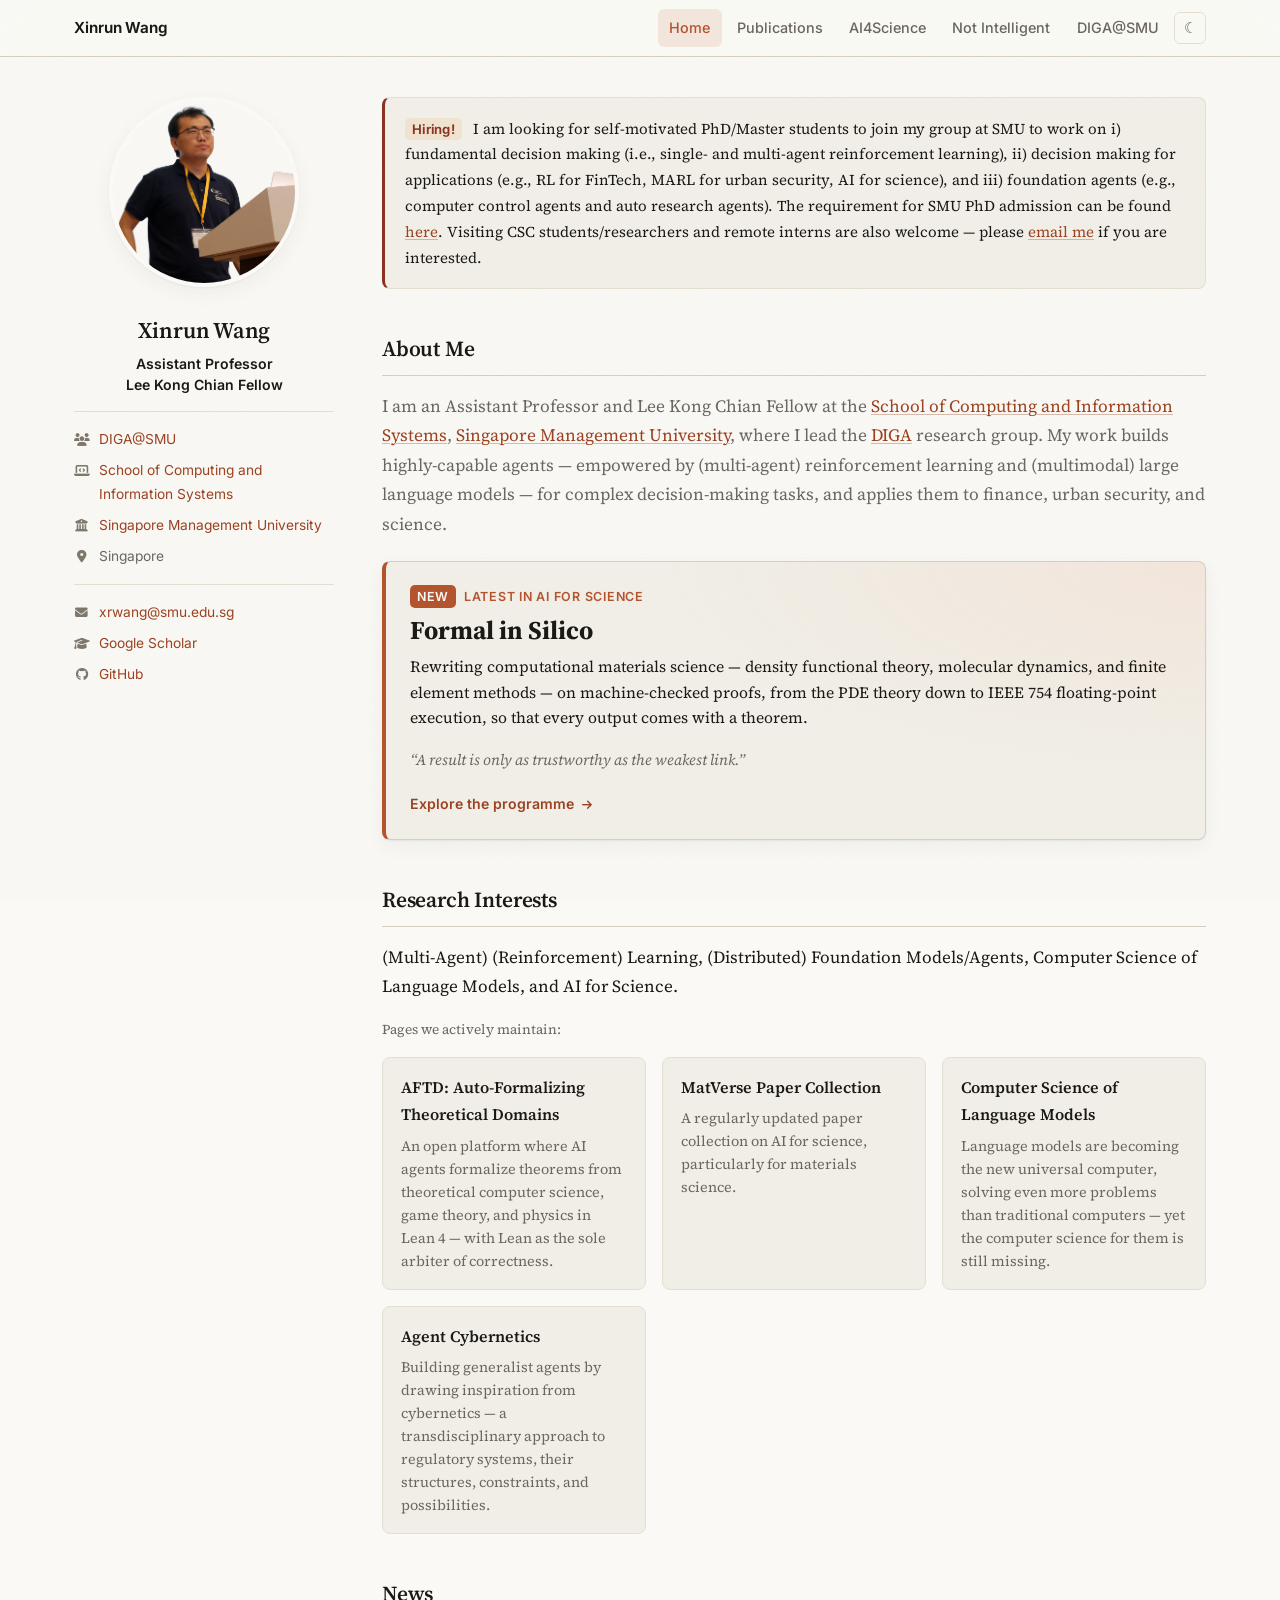
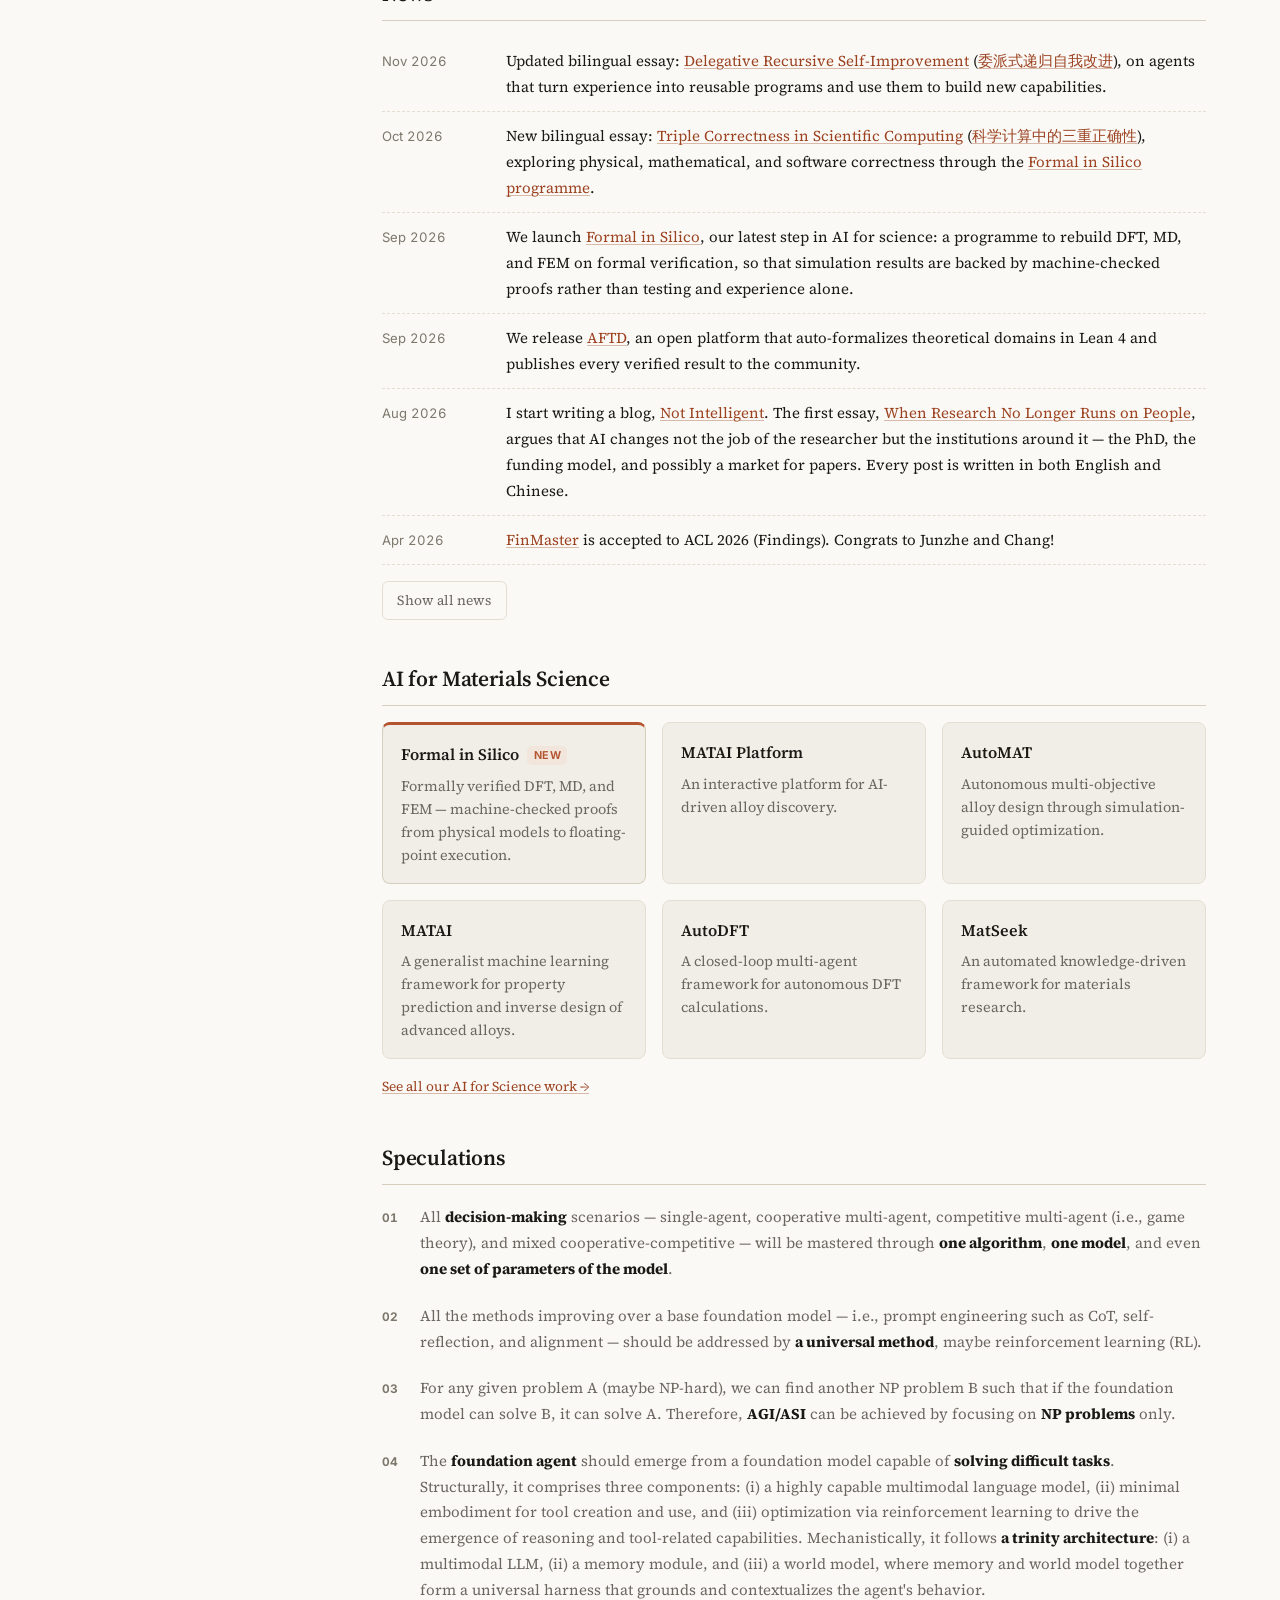
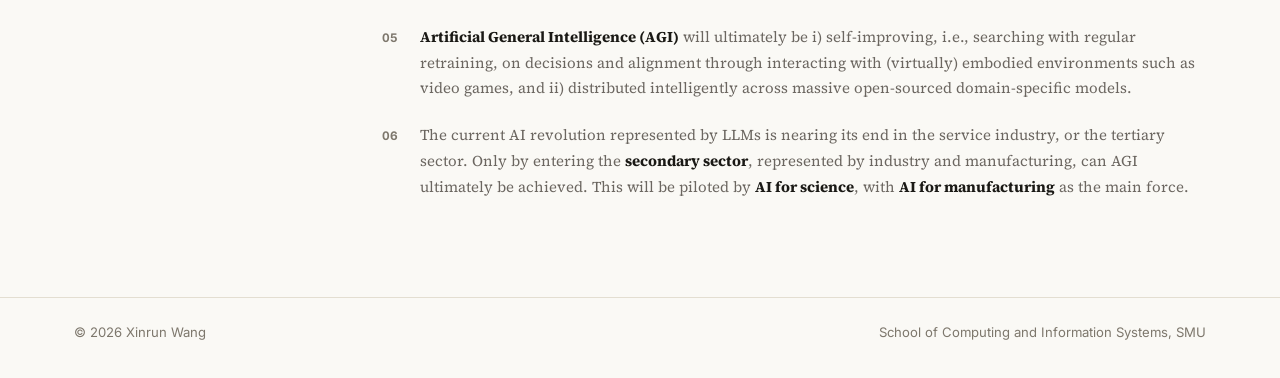
==== commit d5667d6a: "Develop delegation essay into Delegative Recursive Self-Improvement" ====
--- a/index.html
+++ b/index.html
@@ -122,10 +122,10 @@
     <ul class="news news--collapsed" id="news-list">
       <li>
         <span class="date">Nov 2026</span>
-        <span>New bilingual essay:
-          <a href="posts/2026-11-03-when-to-delegate.html#en">When to Delegate?</a>
-          (<a href="posts/2026-11-03-when-to-delegate.html#zh">何时委派？</a>),
-          on reusable reasoning, learned program synthesis, and the delegability frontier.</span>
+        <span>Updated bilingual essay:
+          <a href="posts/2026-11-03-when-to-delegate.html#en">Delegative Recursive Self-Improvement</a>
+          (<a href="posts/2026-11-03-when-to-delegate.html#zh">委派式递归自我改进</a>),
+          on agents that turn experience into reusable programs and use them to build new capabilities.</span>
       </li>
       <li>
         <span class="date">Oct 2026</span>
